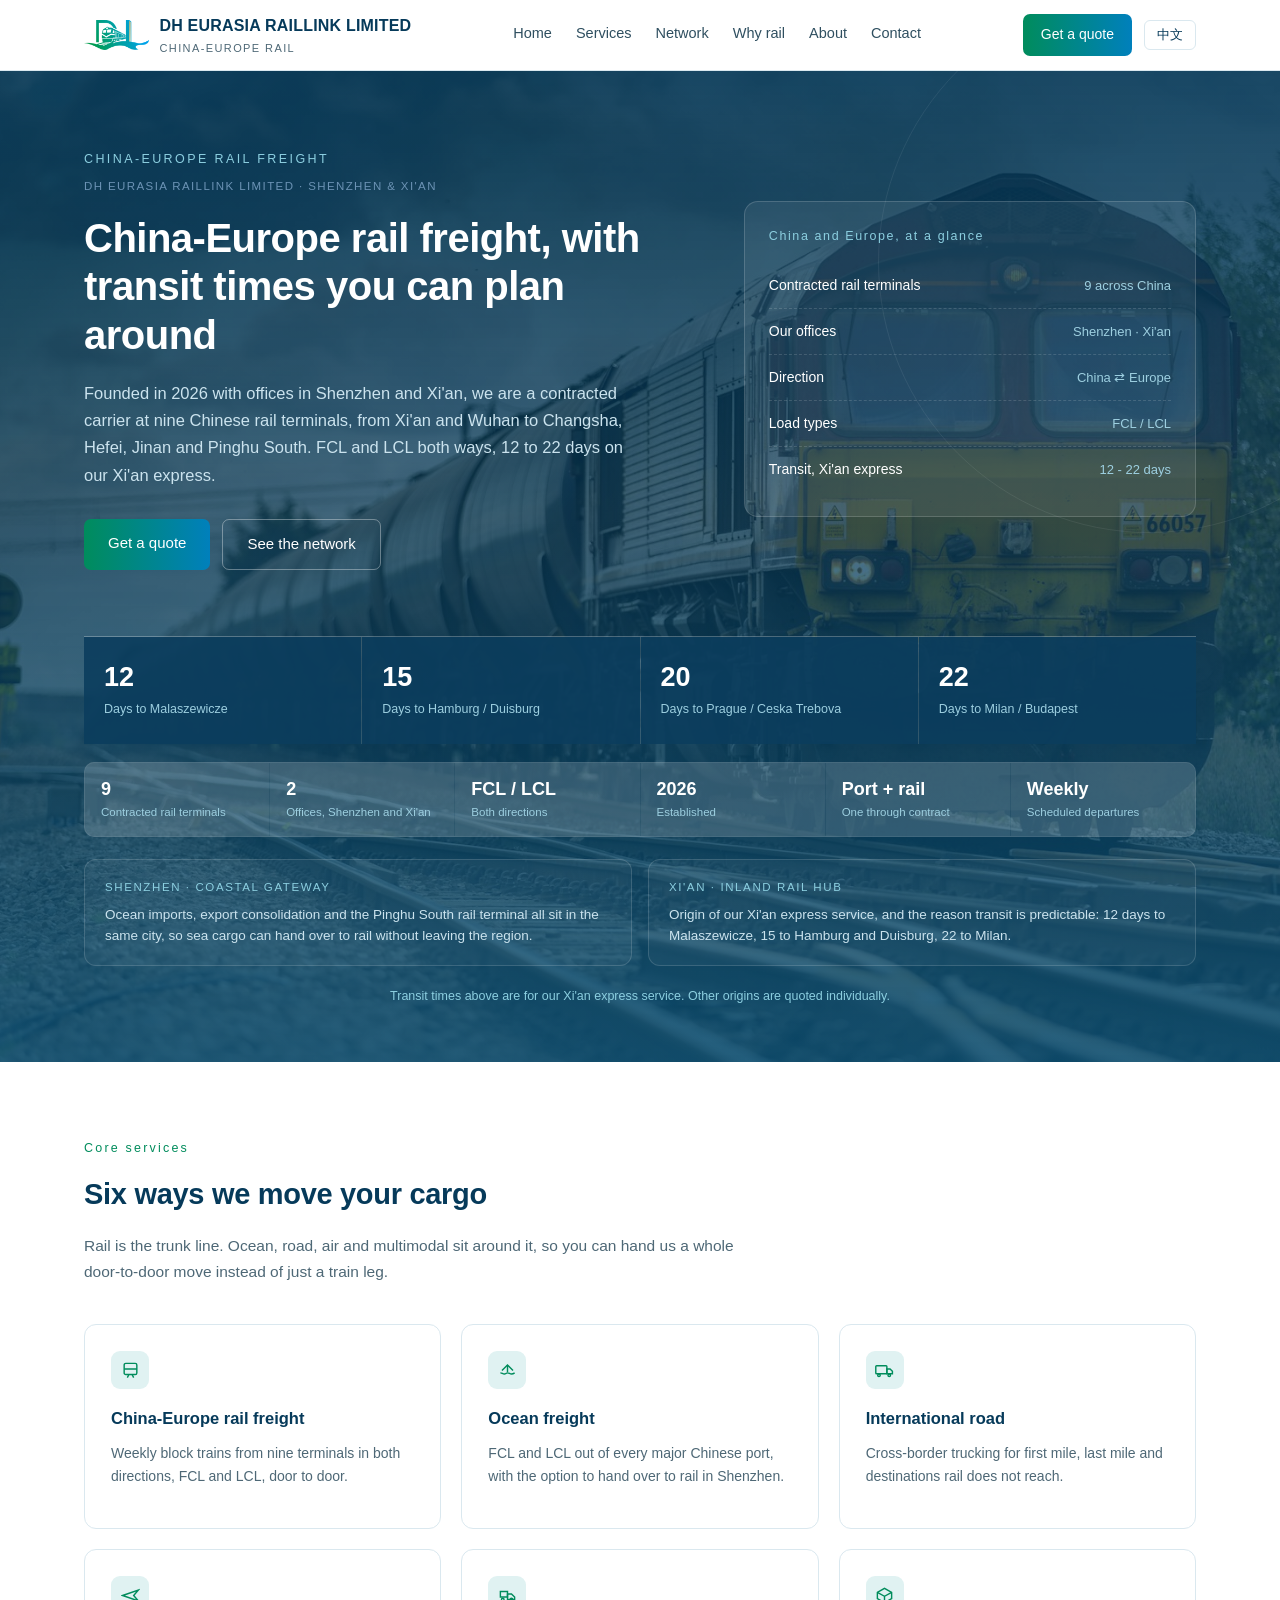
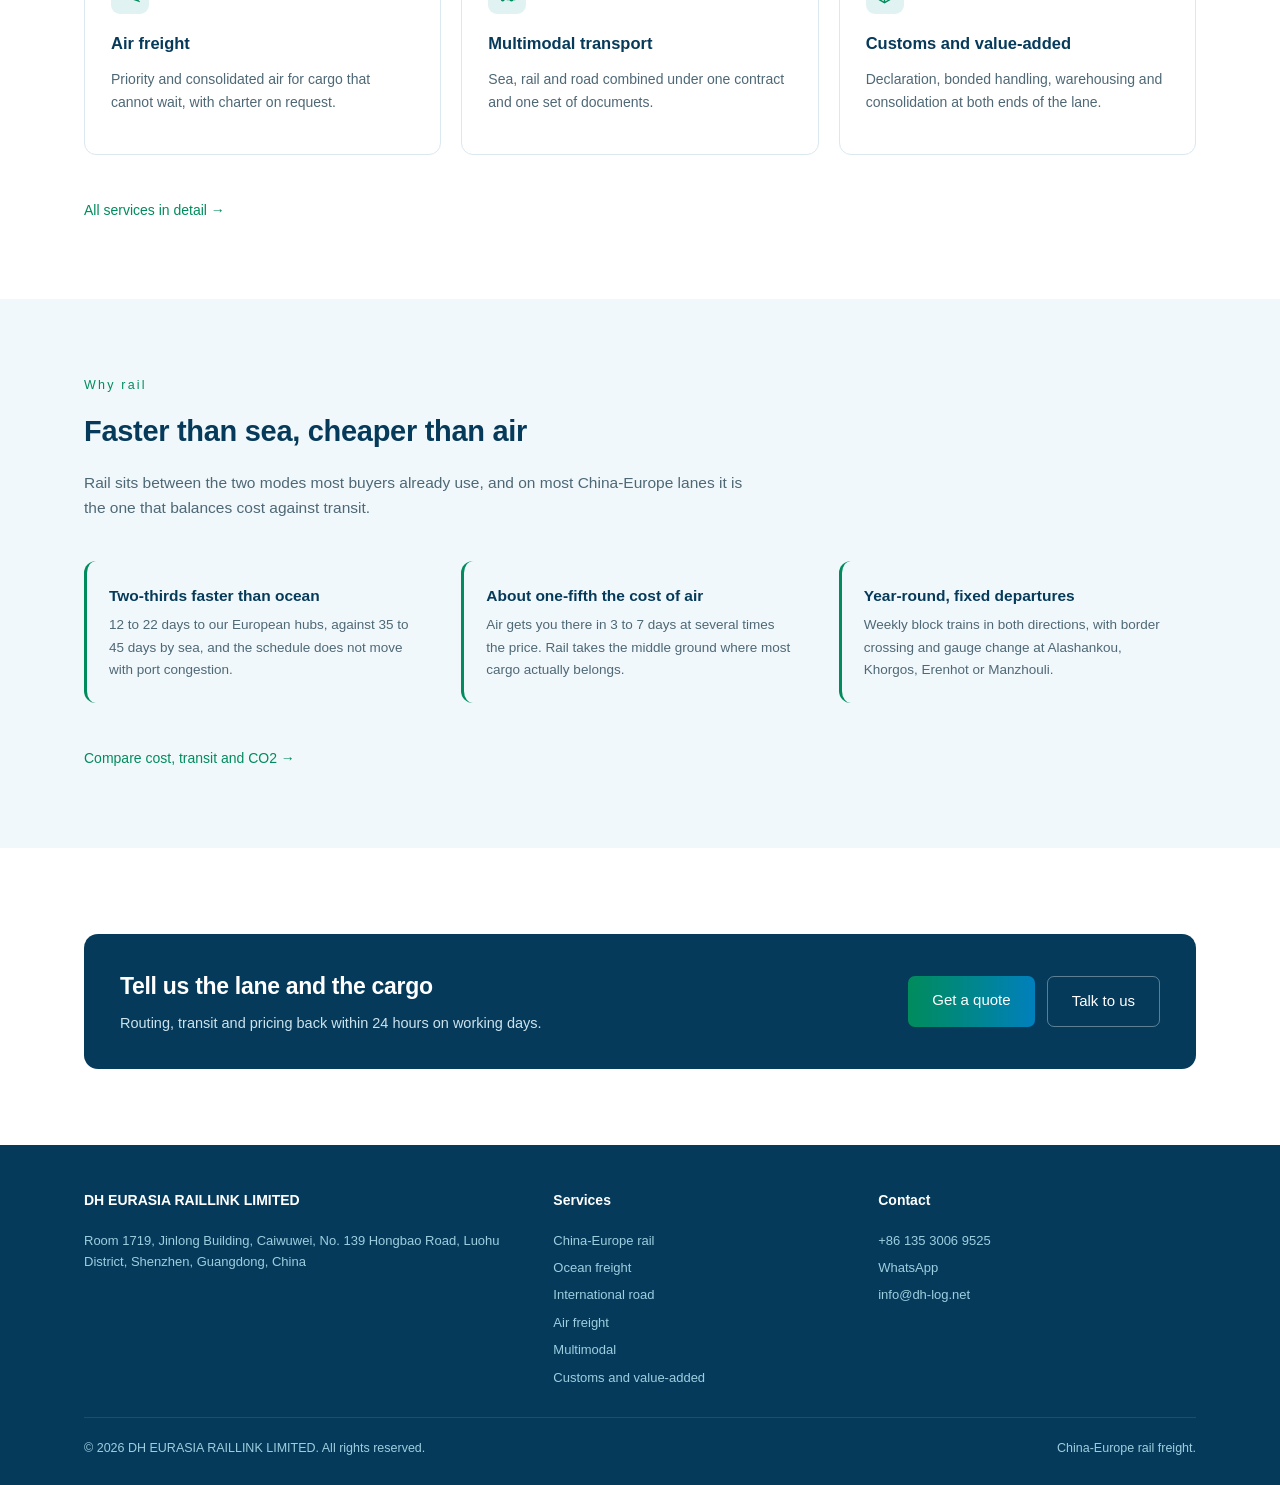
==== index.html @ ea5ba6a1 "init: first push" ====
<!DOCTYPE html>
<html lang="en">
<head>
<meta charset="UTF-8">
<meta name="viewport" content="width=device-width, initial-scale=1.0">
<title>DH EURASIA RAILLINK LIMITED | China-Europe Rail Freight Forwarder</title>
<meta name="description" content="China-Europe rail freight forwarder and contracted carrier at nine Chinese rail terminals, with offices in Shenzhen and Xi'an. FCL and LCL both ways, 12 days to Malaszewicze, 15 to Hamburg and Duisburg, 22 to Milan.">
<link rel="canonical" href="https://www.dh-log.net/">
<link rel="alternate" hreflang="en" href="https://www.dh-log.net/">
<link rel="alternate" hreflang="zh-Hans" href="https://www.dh-log.net/zh/">
<link rel="alternate" hreflang="x-default" href="https://www.dh-log.net/">
<meta property="og:type" content="website">
<meta property="og:site_name" content="DH EURASIA RAILLINK LIMITED">
<meta property="og:title" content="DH EURASIA RAILLINK LIMITED | China-Europe Rail Freight Forwarder">
<meta property="og:description" content="China-Europe rail freight forwarder and contracted carrier at nine Chinese rail terminals, with offices in Shenzhen and Xi'an. FCL and LCL both ways, 12 days to Malaszewicze, 15 to Hamburg and Duisburg, 22 to Milan.">
<meta property="og:url" content="https://www.dh-log.net/">
<meta property="og:image" content="https://www.dh-log.net/assets/og.png">
<meta property="og:locale" content="en_GB">
<meta name="theme-color" content="#063A5A">
<link rel="icon" href="data:image/svg+xml,%3Csvg xmlns='http://www.w3.org/2000/svg' viewBox='0 0 32 32'%3E%3Crect width='32' height='32' rx='7' fill='%23008C5C'/%3E%3Ctext x='16' y='21' font-family='Arial' font-size='13' font-weight='bold' fill='white' text-anchor='middle'%3EDH%3C/text%3E%3C/svg%3E">
<link rel="stylesheet" href="assets/site.css">
</head>
<body>
<header>
  <div class="wrap">
    <nav>
      <a href="index.html" class="logo"><img class="logomark" src="assets/logo-mark.png" alt="" width="62" height="28"><span>DH EURASIA RAILLINK LIMITED<small>CHINA-EUROPE RAIL</small></span></a>
      <div class="menu" id="menu">
      <a href="index.html" class="active">Home</a>
      <a href="services.html">Services</a>
      <a href="network.html">Network</a>
      <a href="why-rail.html">Why rail</a>
      <a href="about.html">About</a>
      <a href="contact.html">Contact</a>
      </div>
      <div style="display:flex;align-items:center;gap:12px">
        <a href="contact.html" class="cta">Get a quote</a>
        <a class="langbtn" href="zh/index.html">中文</a>
        <button class="burger" onclick="document.getElementById('menu').classList.toggle('open')" aria-label="Menu">&#9776;</button>
      </div>
    </nav>
  </div>
</header>

<section class="hero" id="top">
  <div class="wrap">
    <div class="hero-grid">
      <div>
        <div class="eyebrow"><span>CHINA-EUROPE RAIL FREIGHT</span><span class="eb-sub">DH EURASIA RAILLINK LIMITED · SHENZHEN &amp; XI'AN</span></div>
        <h1>China-Europe rail freight, with transit times you can plan around</h1>
        <p class="lead">Founded in 2026 with offices in Shenzhen and Xi'an, we are a contracted carrier at nine Chinese rail terminals, from Xi'an and Wuhan to Changsha, Hefei, Jinan and Pinghu South. FCL and LCL both ways, 12 to 22 days on our Xi'an express.</p>
        <div class="hero-btns">
          <a href="contact.html" class="btn-primary">Get a quote</a>
          <a href="network.html" class="btn-ghost">See the network</a>
        </div>
      </div>
      <div class="route-card">
        <h4>China and Europe, at a glance</h4>
        <div class="rrow"><b>Contracted rail terminals</b><em>9 across China</em></div>
        <div class="rrow"><b>Our offices</b><em>Shenzhen · Xi'an</em></div>
        <div class="rrow"><b>Direction</b><em>China ⇄ Europe</em></div>
        <div class="rrow"><b>Load types</b><em>FCL / LCL</em></div>
        <div class="rrow"><b>Transit, Xi'an express</b><em>12 - 22 days</em></div>
      </div>
    </div>
    <div class="stats">
      <div class="stat"><b>12</b><span>Days to Malaszewicze</span></div>
      <div class="stat"><b>15</b><span>Days to Hamburg / Duisburg</span></div>
      <div class="stat"><b>20</b><span>Days to Prague / Ceska Trebova</span></div>
      <div class="stat"><b>22</b><span>Days to Milan / Budapest</span></div>
    </div>
    <div class="factband">
      <div class="fact"><b>9</b><span>Contracted rail terminals</span></div>
      <div class="fact"><b>2</b><span>Offices, Shenzhen and Xi'an</span></div>
      <div class="fact"><b>FCL / LCL</b><span>Both directions</span></div>
      <div class="fact"><b>2026</b><span>Established</span></div>
      <div class="fact"><b>Port + rail</b><span>One through contract</span></div>
      <div class="fact"><b>Weekly</b><span>Scheduled departures</span></div>
    </div>
    <div class="hubgrid">
      <div class="hub">
        <h5>SHENZHEN · COASTAL GATEWAY</h5>
        <p>Ocean imports, export consolidation and the Pinghu South rail terminal all sit in the same city, so sea cargo can hand over to rail without leaving the region.</p>
      </div>
      <div class="hub">
        <h5>XI'AN · INLAND RAIL HUB</h5>
        <p>Origin of our Xi'an express service, and the reason transit is predictable: 12 days to Malaszewicze, 15 to Hamburg and Duisburg, 22 to Milan.</p>
      </div>
    </div>
    <p class="hero-note">Transit times above are for our Xi'an express service. Other origins are quoted individually.</p>
  </div>
</section>

<section id="services" class="anchor">
  <div class="wrap">
    <div class="eyebrow-2">Core services</div>
    <h2>Six ways we move your cargo</h2>
    <p class="sec-lead">Rail is the trunk line. Ocean, road, air and multimodal sit around it, so you can hand us a whole door-to-door move instead of just a train leg.</p>
    <div class="cards">
      <div class="card"><div class="ic"><svg width="19" height="19" viewBox="0 0 24 24" fill="none" stroke="#008C5C" stroke-width="1.8"><rect x="4" y="3" width="16" height="14" rx="2"/><path d="M4 10h16M8 21l2-4M16 21l-2-4"/></svg></div><h3><a href="services.html#rail">China-Europe rail freight</a></h3><p>Weekly block trains from nine terminals in both directions, FCL and LCL, door to door.</p></div>
      <div class="card"><div class="ic"><svg width="19" height="19" viewBox="0 0 24 24" fill="none" stroke="#008C5C" stroke-width="1.8"><path d="M3 15c2 0 3 1.5 5 1.5S10 15 12 15s3 1.5 5 1.5S21 15 21 15"/><path d="M5 12l7-7 7 7"/><path d="M12 5v9"/></svg></div><h3><a href="services.html#ocean">Ocean freight</a></h3><p>FCL and LCL out of every major Chinese port, with the option to hand over to rail in Shenzhen.</p></div>
      <div class="card"><div class="ic"><svg width="19" height="19" viewBox="0 0 24 24" fill="none" stroke="#008C5C" stroke-width="1.8"><rect x="1" y="6" width="14" height="10" rx="1"/><path d="M15 10h4l3 3v3h-7z"/><circle cx="5" cy="18" r="1.6"/><circle cx="18" cy="18" r="1.6"/></svg></div><h3><a href="services.html#road">International road</a></h3><p>Cross-border trucking for first mile, last mile and destinations rail does not reach.</p></div>
      <div class="card"><div class="ic"><svg width="19" height="19" viewBox="0 0 24 24" fill="none" stroke="#008C5C" stroke-width="1.8"><path d="M2 12l20-7-6 7 6 7z"/></svg></div><h3><a href="services.html#air">Air freight</a></h3><p>Priority and consolidated air for cargo that cannot wait, with charter on request.</p></div>
      <div class="card"><div class="ic"><svg width="19" height="19" viewBox="0 0 24 24" fill="none" stroke="#008C5C" stroke-width="1.8"><path d="M3 7h9v7H3z"/><path d="M12 10h5l4 4v3h-9z"/><circle cx="6" cy="17" r="1.6"/><circle cx="17" cy="17" r="1.6"/></svg></div><h3><a href="services.html#multimodal">Multimodal transport</a></h3><p>Sea, rail and road combined under one contract and one set of documents.</p></div>
      <div class="card"><div class="ic"><svg width="19" height="19" viewBox="0 0 24 24" fill="none" stroke="#008C5C" stroke-width="1.8"><path d="M3 8l9-5 9 5v8l-9 5-9-5z"/><path d="M3 8l9 5 9-5M12 13v8"/></svg></div><h3><a href="services.html#customs">Customs and value-added</a></h3><p>Declaration, bonded handling, warehousing and consolidation at both ends of the lane.</p></div>
    </div>
    <p style="margin-top:28px"><a class="linkmore" href="services.html">All services in detail &rarr;</a></p>
  </div>
</section>

<section class="soft anchor">
  <div class="wrap">
    <div class="eyebrow-2">Why rail</div>
    <h2>Faster than sea, cheaper than air</h2>
    <p class="sec-lead">Rail sits between the two modes most buyers already use, and on most China-Europe lanes it is the one that balances cost against transit.</p>
    <div class="corridor">
      <div class="corr"><h4>Two-thirds faster than ocean</h4><p>12 to 22 days to our European hubs, against 35 to 45 days by sea, and the schedule does not move with port congestion.</p></div>
      <div class="corr"><h4>About one-fifth the cost of air</h4><p>Air gets you there in 3 to 7 days at several times the price. Rail takes the middle ground where most cargo actually belongs.</p></div>
      <div class="corr"><h4>Year-round, fixed departures</h4><p>Weekly block trains in both directions, with border crossing and gauge change at Alashankou, Khorgos, Erenhot or Manzhouli.</p></div>
    </div>
    <p style="margin-top:28px"><a class="linkmore" href="why-rail.html">Compare cost, transit and CO2 &rarr;</a></p>
  </div>
</section>

<section>
  <div class="wrap">
    <div class="ctaband">
      <div><h2>Tell us the lane and the cargo</h2><p>Routing, transit and pricing back within 24 hours on working days.</p></div>
      <div class="hero-btns">
        <a href="contact.html" class="btn-primary">Get a quote</a>
        <a href="mailto:info@dh-log.net" class="btn-ghost">Talk to us</a>
      </div>
    </div>
  </div>
</section>

<footer>
  <div class="wrap">
    <div class="fgrid3">
      <div>
        <h5>DH EURASIA RAILLINK LIMITED</h5>
        <p>Room 1719, Jinlong Building, Caiwuwei, No. 139 Hongbao Road, Luohu District, Shenzhen, Guangdong, China</p>
      </div>
      <div>
        <h5>Services</h5>
        <ul>
          <li><a href="services.html#rail">China-Europe rail</a></li>
          <li><a href="services.html#ocean">Ocean freight</a></li>
          <li><a href="services.html#road">International road</a></li>
          <li><a href="services.html#air">Air freight</a></li>
          <li><a href="services.html#multimodal">Multimodal</a></li>
          <li><a href="services.html#customs">Customs and value-added</a></li>
        </ul>
      </div>
      <div>
        <h5>Contact</h5>
        <p><a href="tel:+8613530069525">+86 135 3006 9525</a></p>
        <p><a href="https://wa.me/+8613530069525" target="_blank" rel="noopener">WhatsApp</a></p>
        <p><a href="mailto:info@dh-log.net">info@dh-log.net</a></p>
      </div>
    </div>
    <div class="fbottom">
      <span>&copy; <span id="yr"></span> DH EURASIA RAILLINK LIMITED. All rights reserved.</span>
      <span>China-Europe rail freight.</span>
    </div>
  </div>
</footer>
<script>document.getElementById('yr').textContent=new Date().getFullYear();</script>
</body>
</html>
---- assets/site.css ----
:root{
  /* palette taken from the logo: green #009D6B -> teal #00A1B1 -> blue #00A2E9 */
  --navy:#063A5A; --navy-2:#0A4E73; --ink:#0E2433; --muted:#4E6876;
  --line:#DAE8EF; --bg:#FFFFFF; --soft:#F1F8FB;
  --accent:#008C5C; --accent-2:#0080BC; --accent-soft:#E0F2F2; --green:#009D6B;
  --grad:linear-gradient(90deg,var(--accent) 0%,var(--accent-2) 100%);
  --grad-dark:linear-gradient(90deg,#00744C 0%,#006A9C 100%);
}
*{box-sizing:border-box;margin:0;padding:0}
html{scroll-behavior:smooth}
body{font-family:"Inter","Helvetica Neue",Arial,"PingFang SC","Microsoft YaHei",sans-serif;
  color:var(--ink);background:var(--bg);line-height:1.65;-webkit-font-smoothing:antialiased}
.wrap{max-width:1160px;margin:0 auto;padding:0 24px}
a{color:inherit;text-decoration:none}
ul{list-style:none}

.langbtn{background:transparent;border:1px solid var(--line);color:var(--navy);
  border-radius:6px;padding:4px 12px;cursor:pointer;font-size:12.5px;font-family:inherit;white-space:nowrap}
.langbtn:hover{border-color:var(--accent-2);color:var(--accent-2)}

header{position:sticky;top:0;z-index:50;background:#fff;border-bottom:1px solid var(--line)}
nav{display:flex;align-items:center;justify-content:space-between;height:70px}
.logo{display:flex;align-items:center;gap:10px;font-weight:600;font-size:16px;letter-spacing:.2px;color:var(--navy)}
.logomark{height:30px;width:auto;flex:0 0 auto;display:block}
.logo small{display:block;font-size:11px;font-weight:400;color:var(--muted);letter-spacing:1.4px}
.menu{display:flex;gap:24px;font-size:14.5px}
.menu a{color:#2F4F60;padding:4px 0;border-bottom:2px solid transparent}
.menu a:hover{color:var(--accent-2);border-color:var(--accent-2)}
.cta{background:var(--grad);color:#fff;padding:9px 18px;border-radius:7px;font-size:14px;white-space:nowrap}
.cta:hover{background:var(--grad-dark)}
.burger{display:none;background:none;border:0;font-size:22px;cursor:pointer;color:var(--navy)}

.slogan{background:#fff;border-bottom:1px solid var(--line);padding:26px 0 24px;text-align:center}
.slogan .dash{width:44px;height:2px;background:var(--accent);margin:0 auto 14px}
.slogan .stxt{font-size:19px;line-height:1.7;color:var(--navy);font-weight:600;letter-spacing:1px;max-width:840px;margin:0 auto}
@media(max-width:600px){.slogan{padding:22px 0 20px}.slogan .stxt{font-size:16px}}

.hero{background:linear-gradient(180deg,rgba(6,58,90,.9) 0%,rgba(6,58,90,.72) 45%,rgba(10,78,115,.88) 100%),url(hero-rail.jpg) center 60%/cover no-repeat;color:#fff;padding:78px 0 56px;position:relative;overflow:hidden}
.hero:before{content:"";position:absolute;right:-140px;top:-80px;width:540px;height:540px;
  border:1px solid rgba(255,255,255,.07);border-radius:50%}
.hero-grid{display:grid;grid-template-columns:1.15fr .85fr;gap:48px;align-items:center;position:relative;z-index:2}
.eyebrow{font-size:12.5px;letter-spacing:2.4px;color:#8CCFE0;margin-bottom:18px}
h1{font-size:40px;line-height:1.22;font-weight:600;margin-bottom:20px;letter-spacing:-.5px}
.hero p.lead{font-size:16.5px;color:#CBE3EE;max-width:540px;margin-bottom:30px}
.hero-btns{display:flex;gap:12px;flex-wrap:wrap}
.btn-primary{background:var(--grad);color:#fff;padding:12px 24px;border-radius:7px;font-size:15px;display:inline-block}
.btn-primary:hover{background:var(--grad-dark)}
.btn-ghost{border:1px solid rgba(255,255,255,.35);color:#fff;padding:12px 24px;border-radius:7px;font-size:15px}
.btn-ghost:hover{background:rgba(255,255,255,.1)}
.route-card{background:rgba(255,255,255,.07);border:1px solid rgba(255,255,255,.16);
  border-radius:14px;padding:24px}
.route-card h4{font-size:12.5px;letter-spacing:1.6px;color:#8CCFE0;font-weight:500;margin-bottom:16px}
.rrow{display:flex;justify-content:space-between;align-items:center;gap:12px;padding:11px 0;
  border-bottom:1px dashed rgba(255,255,255,.14);font-size:14px}
.rrow:last-child{border:0}
.rrow b{font-weight:500}
.rrow em{font-style:normal;color:#9DCFE0;font-size:13px;text-align:right}
.stats{display:grid;grid-template-columns:repeat(4,1fr);gap:1px;background:rgba(255,255,255,.14);
  margin-top:66px;border-top:1px solid rgba(255,255,255,.14)}
.stat{background:rgba(6,58,90,.88);padding:24px 20px}
.stat b{display:block;font-size:27px;font-weight:600;color:#fff;line-height:1.2}
.stat span{font-size:12.5px;color:#9DCFE0;display:block;margin-top:6px}
.hero-note{text-align:center;color:#8CCFE0;font-size:12.5px;margin-top:20px}
.eb-sub{display:block;margin-top:7px;font-size:11.5px;letter-spacing:1.4px;color:#6C93B5}
.factband{display:grid;grid-template-columns:repeat(6,1fr);gap:1px;margin-top:18px;
  background:rgba(255,255,255,.12);border:1px solid rgba(255,255,255,.12);border-radius:10px;overflow:hidden}
.fact{background:rgba(255,255,255,.05);padding:15px 16px}
.fact b{display:block;font-size:18px;font-weight:600;color:#fff;line-height:1.3}
.fact span{display:block;font-size:11.5px;color:#9DCFE0;line-height:1.45;margin-top:3px}
.hubgrid{display:grid;grid-template-columns:1fr 1fr;gap:16px;margin-top:22px}
.hub{border:1px solid rgba(255,255,255,.14);border-radius:12px;padding:18px 20px;background:rgba(255,255,255,.04)}
.hub h5{font-size:11.5px;letter-spacing:1.6px;color:#8CCFE0;font-weight:500;margin-bottom:7px}
.hub p{font-size:13.5px;color:#CBE3EE;line-height:1.6}
.hub p b{color:#fff;font-weight:500}
.sec-note{color:var(--muted);font-size:13.5px;margin-bottom:16px;max-width:680px}

section{padding:76px 0}
section.anchor{scroll-margin-top:70px}
.soft{background:var(--soft)}
.eyebrow-2{font-size:12.5px;letter-spacing:2.2px;color:var(--accent);margin-bottom:12px;font-weight:500}
h2{font-size:29px;font-weight:600;letter-spacing:-.3px;margin-bottom:14px;color:var(--navy)}
.sec-lead{color:var(--muted);font-size:15.5px;max-width:680px;margin-bottom:40px}
.sub-head{font-size:17px;font-weight:600;color:var(--navy);margin:42px 0 14px}

.cards{display:grid;grid-template-columns:repeat(3,1fr);gap:20px}
.card{background:#fff;border:1px solid var(--line);border-radius:12px;padding:26px;transition:.18s}
.card:hover{border-color:var(--accent);transform:translateY(-2px)}
.card .ic{width:38px;height:38px;border-radius:9px;background:var(--accent-soft);
  display:flex;align-items:center;justify-content:center;margin-bottom:16px}
.card h3{font-size:16.5px;font-weight:600;margin-bottom:10px;color:var(--navy)}
.card p{font-size:14px;color:var(--muted);margin-bottom:14px}
.card ul li{font-size:13.5px;color:var(--muted);padding:5px 0 5px 16px;position:relative}
.card ul li:before{content:"";position:absolute;left:0;top:13px;width:5px;height:5px;
  border-radius:50%;background:var(--accent)}

table{width:100%;border-collapse:collapse;font-size:14.5px;margin-bottom:26px}
th{background:var(--navy);color:#fff;text-align:left;padding:13px 16px;font-weight:500;font-size:13.5px}
td{padding:13px 16px;border-bottom:1px solid var(--line);color:var(--muted)}
tbody tr:nth-child(even){background:var(--soft)}
tbody tr:first-child td{color:var(--ink);font-weight:500}

.chips{display:flex;flex-wrap:wrap;gap:8px;margin-top:14px}
.chip{background:var(--soft);border:1px solid var(--line);border-radius:20px;
  padding:6px 15px;font-size:13px;color:var(--ink)}
.chip.hi{background:var(--accent-soft);border-color:var(--accent);color:var(--accent);font-weight:500}

.corridor{display:grid;grid-template-columns:repeat(3,1fr);gap:20px}
.corr{background:var(--soft);border-radius:12px;padding:22px;border-left:3px solid var(--accent)}
.corr h4{font-size:15.5px;font-weight:600;color:var(--navy);margin-bottom:6px}
.corr .g{font-size:13px;color:var(--accent);margin-bottom:10px}
.corr p{font-size:13.5px;color:var(--muted)}

.green-sec{background:#EDF7F3}
.green-sec .panel{background:var(--navy);color:#fff;border-radius:12px;padding:28px}
.green-sec .panel h3{font-size:17px;font-weight:600;margin-bottom:10px}
.green-sec .panel p{font-size:14px;color:#B8D9E8;margin-bottom:16px}
.gpanel ul li{font-size:13.5px;color:#D3E7F0;padding:7px 0 7px 18px;position:relative}
.gpanel ul li:before{content:"";position:absolute;left:0;top:14px;width:6px;height:6px;
  border-radius:50%;background:#5DCAA5}
.split{display:grid;grid-template-columns:1fr 1fr;gap:44px;align-items:start}
.ablist li{font-size:14.5px;color:var(--muted);padding:9px 0 9px 22px;position:relative;border-bottom:1px solid var(--line)}
.ablist li:before{content:"";position:absolute;left:0;top:17px;width:7px;height:7px;
  border-radius:50%;background:var(--green)}

.steps{display:grid;grid-template-columns:repeat(3,1fr);gap:22px;margin-top:8px}
.step{position:relative;padding:24px;background:var(--soft);border-radius:12px}
.step .n{width:30px;height:30px;border-radius:50%;background:var(--accent);color:#fff;
  display:flex;align-items:center;justify-content:center;font-size:13px;font-weight:600;margin-bottom:14px}
.step h4{font-size:15px;font-weight:600;color:var(--navy);margin-bottom:8px}
.step p{font-size:13.5px;color:var(--muted)}

.panel{background:var(--soft);border-radius:12px;padding:28px}
.panel h3{font-size:17px;font-weight:600;margin-bottom:10px;color:var(--navy)}
.panel p{font-size:14px;color:var(--muted);margin-bottom:18px}
.form input,.form select,.form textarea{width:100%;padding:11px 13px;border:1px solid var(--line);
  border-radius:7px;font-size:14px;font-family:inherit;margin-bottom:12px;background:#fff;color:var(--ink)}
.form textarea{min-height:88px;resize:vertical}
.form button{width:100%;background:var(--grad);color:#fff;border:0;padding:12px;
  border-radius:7px;font-size:15px;cursor:pointer;font-family:inherit}
.form button:hover{background:var(--grad-dark)}
.note{font-size:12.5px;color:var(--muted);margin-top:12px}

.contact{display:grid;grid-template-columns:1fr 1fr;gap:44px}
.contact dl{display:grid;grid-template-columns:auto 1fr;gap:10px 20px;font-size:14.5px}
.contact dt{color:var(--muted)}
.contact dd{color:var(--ink)}
.contact dd a{color:var(--accent)}
.info-box{background:var(--soft);border-radius:12px;padding:26px}
.info-box h4{font-size:15px;font-weight:600;color:var(--navy);margin-bottom:14px}
.info-box p{font-size:14px;color:var(--muted);margin-bottom:8px}

footer{background:var(--navy);color:#9DCFE0;padding:44px 0 26px;font-size:13.5px}
footer .fgrid{display:grid;grid-template-columns:1.4fr 1fr 1fr;gap:36px;padding-bottom:26px;border-bottom:1px solid rgba(255,255,255,.1)}
footer h5{color:#fff;font-size:14px;font-weight:600;margin-bottom:14px}
footer p,footer li{font-size:13px;padding:3px 0}
footer a:hover{color:#fff}
.fbottom{padding-top:20px;font-size:12.5px;display:flex;justify-content:space-between;gap:16px;flex-wrap:wrap}

@media(max-width:980px){
  .hero-grid,.split,.contact{grid-template-columns:1fr;gap:32px}
  .cards,.steps,.corridor{grid-template-columns:1fr 1fr}
  .factband{grid-template-columns:repeat(3,1fr)}
  .hubgrid{grid-template-columns:1fr}
  footer .fgrid{grid-template-columns:1fr;gap:24px}
  .menu{display:none}
  .menu.open{display:flex;flex-direction:column;position:absolute;top:70px;left:0;right:0;
    background:#fff;padding:18px 24px;border-bottom:1px solid var(--line);gap:14px}
  .burger{display:block}
  nav{position:relative}
}
@media(max-width:640px){
  h1{font-size:30px}
  h2{font-size:24px}
  .cards,.steps,.corridor,.stats{grid-template-columns:1fr}
  .factband{grid-template-columns:1fr 1fr}
  .fact{padding:13px 12px}
  .fact b{font-size:16px}
  section{padding:54px 0}
  table{font-size:13px}
  th,td{padding:10px 12px}
}

/* ---- multi-page additions ---- */
.nav a.active{color:var(--accent);border-color:var(--accent)}
.pagehero{background:linear-gradient(180deg,var(--navy) 0%,var(--navy-2) 100%);color:#fff;
  padding:58px 0 54px;position:relative;overflow:hidden}
.pagehero:before{content:"";position:absolute;right:-160px;top:-120px;width:520px;height:520px;
  border:1px solid rgba(255,255,255,.07);border-radius:50%}
.pagehero .wrap{position:relative;z-index:2}
.ph-services{background:linear-gradient(90deg,rgba(6,58,90,.94) 0%,rgba(6,58,90,.82) 55%,rgba(10,78,115,.55) 100%),url(bg-services.jpg) center/cover no-repeat}
.ph-network{background:linear-gradient(90deg,rgba(6,58,90,.94) 0%,rgba(6,58,90,.82) 55%,rgba(10,78,115,.55) 100%),url(bg-network.jpg) center 70%/cover no-repeat}
.pagehero h1{font-size:34px;max-width:820px;margin-bottom:16px}
.pagehero p{font-size:16px;color:#CBE3EE;max-width:660px}
.bc{font-size:12.5px;color:#8CCFE0;margin-bottom:18px;letter-spacing:.3px}
.bc a{color:#8CCFE0}
.bc a:hover{color:#fff}
.bc i{font-style:normal;opacity:.55;margin:0 7px}

.svcrow{display:grid;grid-template-columns:.92fr 1.08fr;gap:44px;padding:30px 0;border-bottom:1px solid var(--line)}
.svcrow:first-child{padding-top:0}
section.svclist{padding-top:48px}
.svcrow:last-of-type{border-bottom:0}
.svcrow h2{font-size:22px;margin-bottom:12px}
.svcrow p{font-size:14.5px;color:var(--muted)}
.svcrow ul li{font-size:14px;color:var(--muted);padding:6px 0 6px 20px;position:relative}
.svcrow ul li:before{content:"";position:absolute;left:0;top:15px;width:6px;height:6px;
  border-radius:50%;background:var(--accent)}
.linkmore{color:var(--accent);font-size:14px;font-weight:500;display:inline-block;margin-top:16px}
.linkmore:hover{text-decoration:underline}

.ctaband{background:var(--navy);border-radius:14px;padding:34px 36px;display:flex;
  justify-content:space-between;align-items:center;gap:26px;flex-wrap:wrap;margin-top:10px}
.ctaband h2{color:#fff;font-size:23px;margin:0}
.ctaband p{color:#CBE3EE;font-size:14.5px;margin-top:6px}
.ctaband .hero-btns{margin:0}

.fgrid3{display:grid;grid-template-columns:1.5fr 1fr 1.1fr;gap:36px;
  padding-bottom:26px;border-bottom:1px solid rgba(255,255,255,.1)}

.logowrap{background:#fff;border:1px solid var(--line);border-radius:12px;padding:26px;display:inline-block}
.logowrap img{width:260px;height:auto;display:block}

.hubgrid.light .hub{background:var(--soft);border:1px solid var(--line)}
.hubgrid.light .hub h5{color:var(--accent)}
.hubgrid.light .hub p{color:var(--muted)}

.grid2{display:grid;grid-template-columns:1fr 1fr;gap:40px}
.factlist{background:var(--soft);border-radius:12px;padding:8px 24px}
.factlist dl{display:grid;grid-template-columns:auto 1fr;gap:0 26px}
.factlist dt{font-size:13.5px;color:var(--muted);padding:14px 0;border-bottom:1px solid var(--line)}
.factlist dd{font-size:14px;color:var(--ink);padding:14px 0;border-bottom:1px solid var(--line);text-align:right}
.factlist dt:last-of-type,.factlist dd:last-of-type{border-bottom:0}

@media(max-width:980px){
  .svcrow,.grid2{grid-template-columns:1fr;gap:20px}
  .fgrid3{grid-template-columns:1fr 1fr}
  .pagehero h1{font-size:27px}
}
@media(max-width:640px){
  .pagehero{padding:40px 0 36px}
  .pagehero h1{font-size:23px}
  .fgrid3{grid-template-columns:1fr}
  .ctaband{padding:26px}
  nav{gap:10px}
  .logo{font-size:13px;gap:8px}
  .logo small{display:none}
  .logomark{height:24px}
  .cta{padding:8px 12px;font-size:13px}
  .langbtn{padding:4px 9px}
  .logowrap img{width:100%}
}
.svcrow{scroll-margin-top:88px}
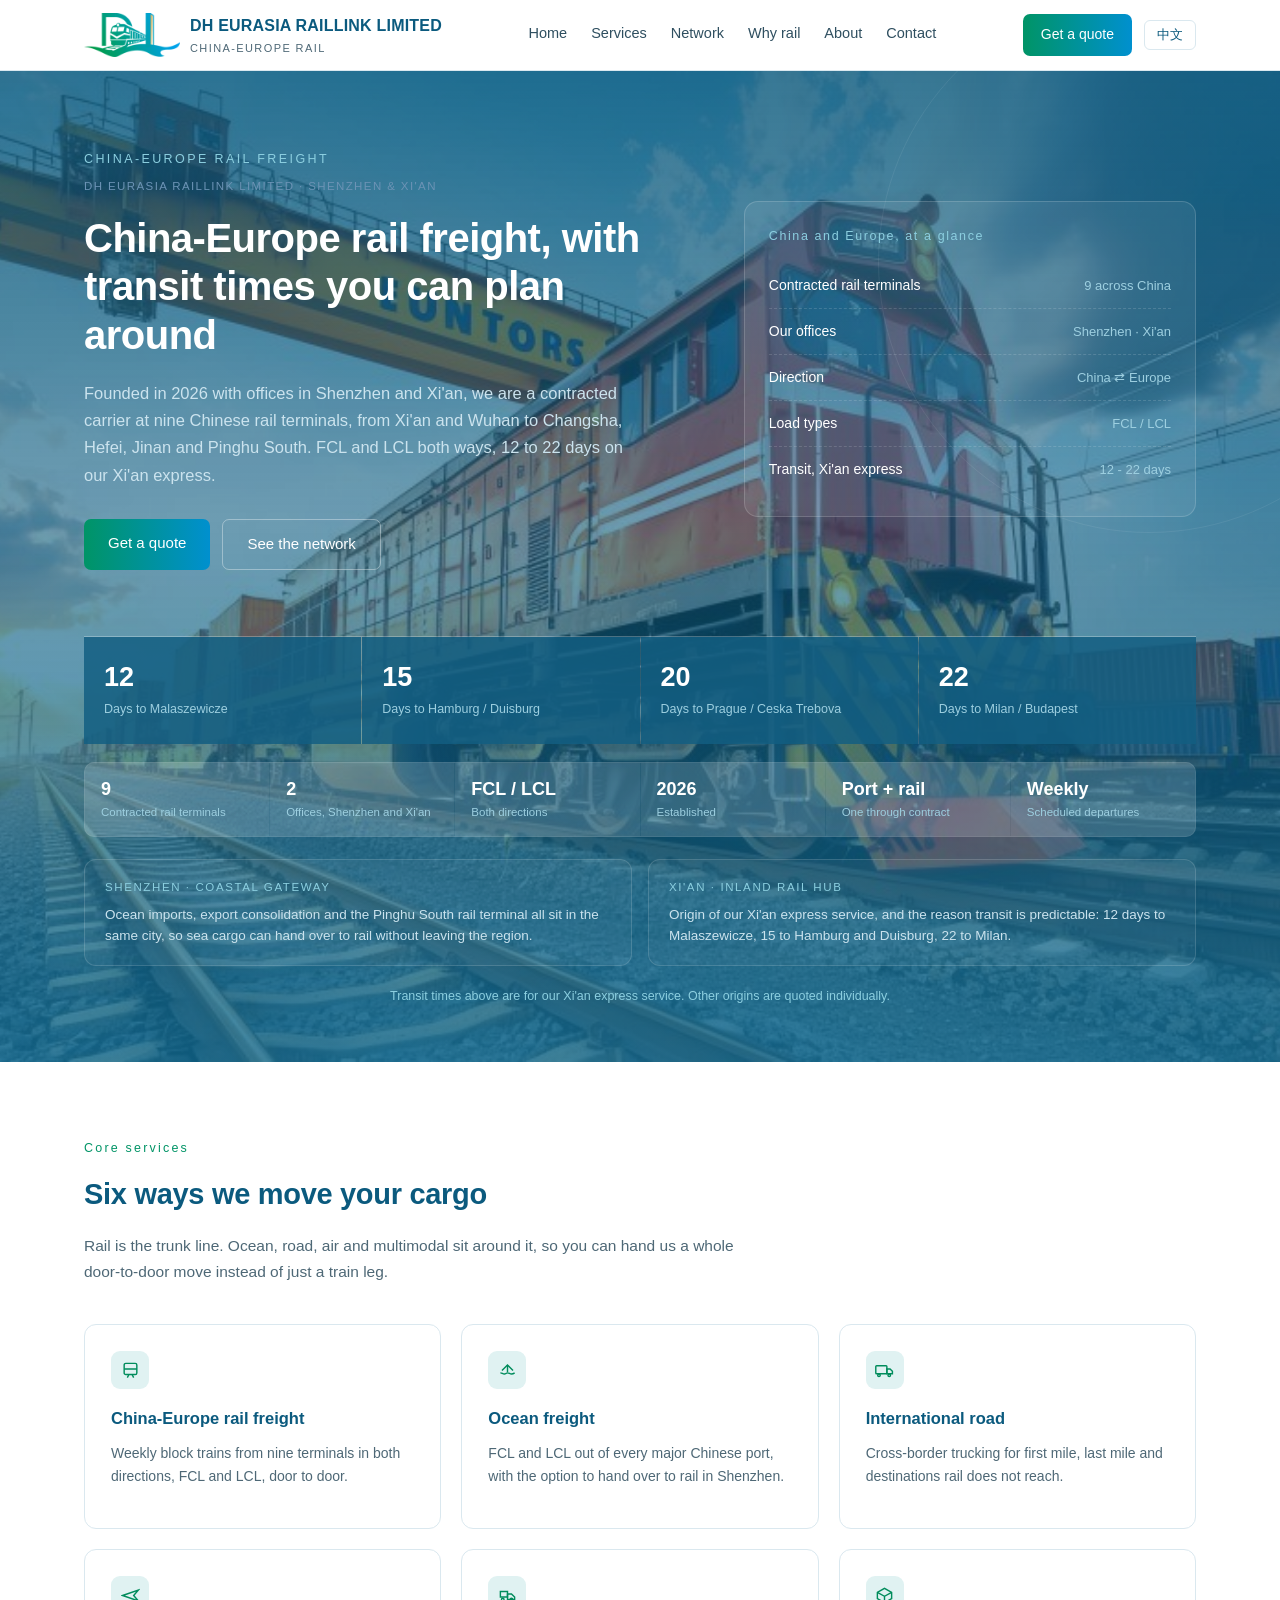
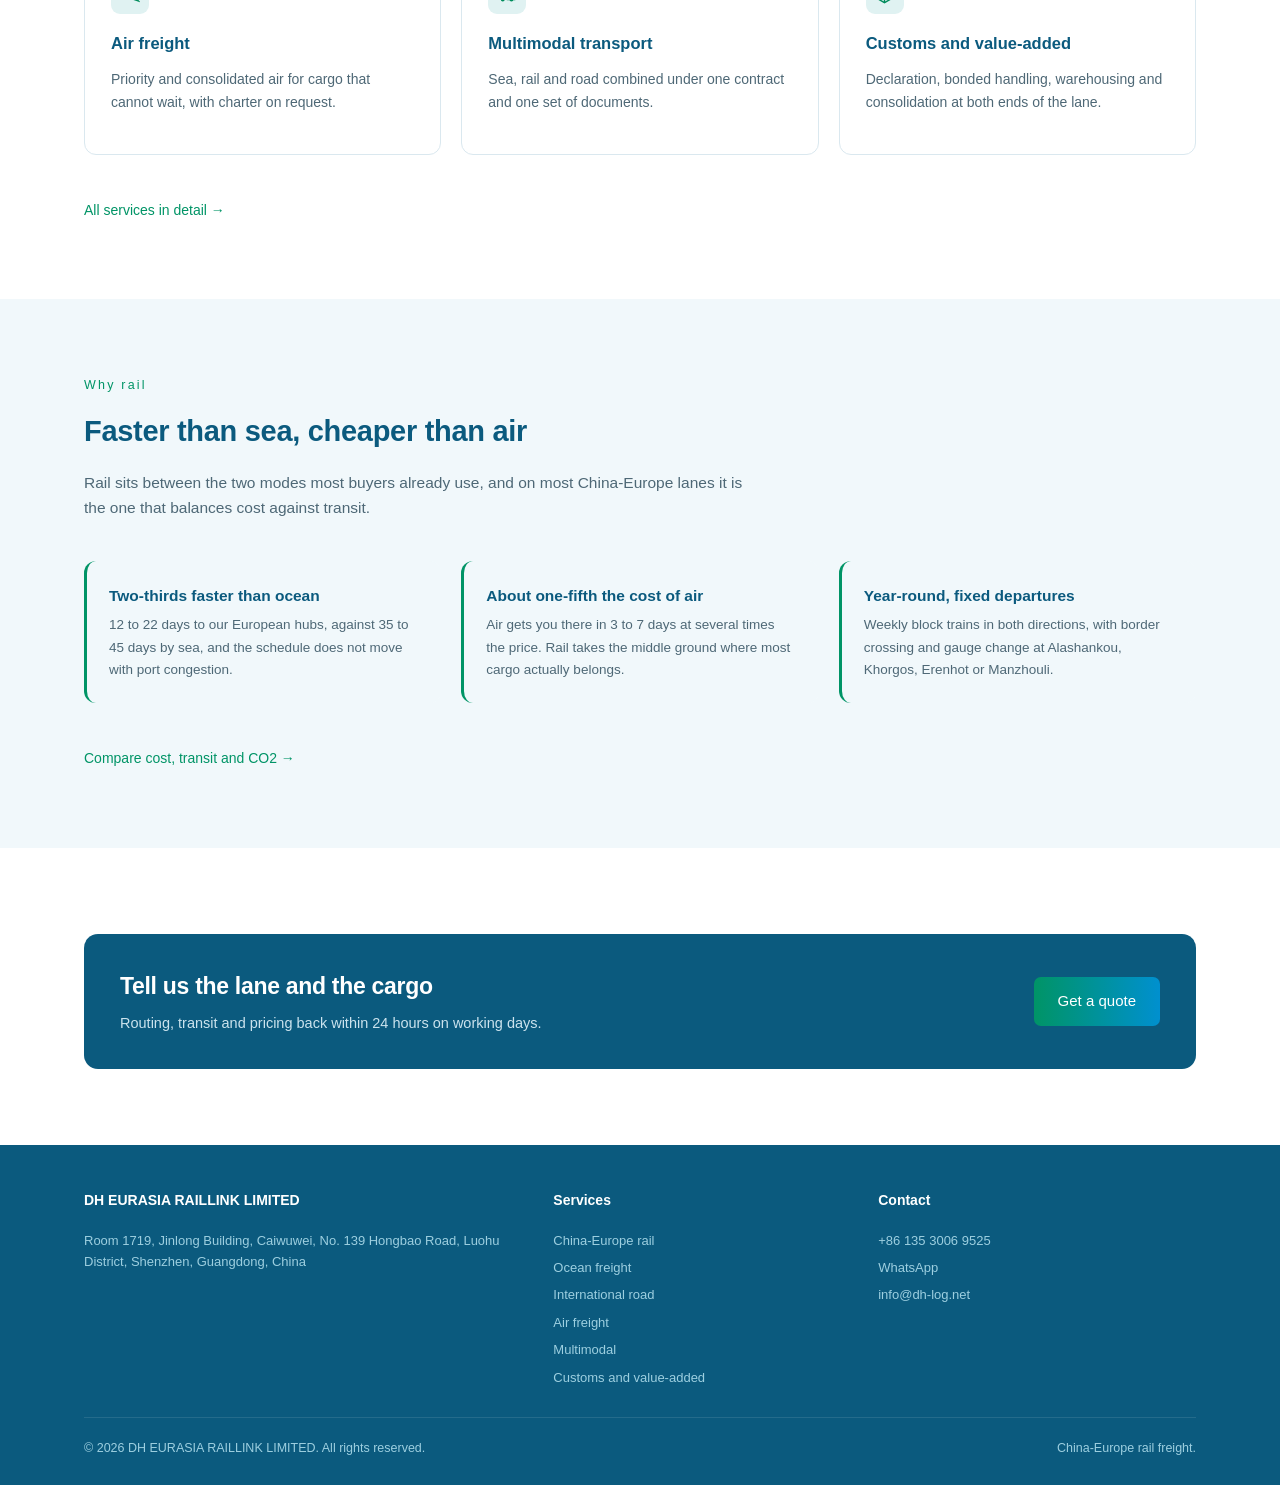
==== commit 1fcc287c: "fix: some issues" ====
--- a/index.html
+++ b/index.html
@@ -16,8 +16,10 @@
 <meta property="og:url" content="https://www.dh-log.net/">
 <meta property="og:image" content="https://www.dh-log.net/assets/og.png">
 <meta property="og:locale" content="en_GB">
-<meta name="theme-color" content="#063A5A">
-<link rel="icon" href="data:image/svg+xml,%3Csvg xmlns='http://www.w3.org/2000/svg' viewBox='0 0 32 32'%3E%3Crect width='32' height='32' rx='7' fill='%23008C5C'/%3E%3Ctext x='16' y='21' font-family='Arial' font-size='13' font-weight='bold' fill='white' text-anchor='middle'%3EDH%3C/text%3E%3C/svg%3E">
+<meta name="theme-color" content="#0B5A7E">
+<link rel="icon" type="image/svg+xml" href="data:image/svg+xml,%3Csvg xmlns='http://www.w3.org/2000/svg' viewBox='0 0 32 32'%3E%3Crect width='32' height='32' rx='7' fill='%23008C5C'/%3E%3Ctext x='16' y='21' font-family='Arial' font-size='13' font-weight='bold' fill='white' text-anchor='middle'%3EDH%3C/text%3E%3C/svg%3E">
+<link rel="icon" type="image/png" sizes="32x32" href="assets/favicon-32.png">
+<link rel="apple-touch-icon" href="assets/apple-touch-icon.png">
 <link rel="stylesheet" href="assets/site.css">
 </head>
 <body>
@@ -128,7 +130,6 @@
       <div><h2>Tell us the lane and the cargo</h2><p>Routing, transit and pricing back within 24 hours on working days.</p></div>
       <div class="hero-btns">
         <a href="contact.html" class="btn-primary">Get a quote</a>
-        <a href="mailto:info@dh-log.net" class="btn-ghost">Talk to us</a>
       </div>
     </div>
   </div>
@@ -155,7 +156,7 @@
       <div>
         <h5>Contact</h5>
         <p><a href="tel:+8613530069525">+86 135 3006 9525</a></p>
-        <p><a href="https://wa.me/+8613530069525" target="_blank" rel="noopener">WhatsApp</a></p>
+        <p><a href="https://wa.me/8613530069525" target="_blank" rel="noopener">WhatsApp</a></p>
         <p><a href="mailto:info@dh-log.net">info@dh-log.net</a></p>
       </div>
     </div>
--- a/assets/site.css
+++ b/assets/site.css
@@ -1,15 +1,17 @@
 :root{
   /* palette taken from the logo: green #009D6B -> teal #00A1B1 -> blue #00A2E9 */
-  --navy:#063A5A; --navy-2:#0A4E73; --ink:#0E2433; --muted:#4E6876;
+  --navy:#0B5A7E; --navy-2:#11709A; --ink:#0E2433; --muted:#4E6876;
   --line:#DAE8EF; --bg:#FFFFFF; --soft:#F1F8FB;
-  --accent:#008C5C; --accent-2:#0080BC; --accent-soft:#E0F2F2; --green:#009D6B;
+  --accent:#009466; --accent-2:#0090CF; --accent-soft:#E0F2F2; --green:#009D6B;
   --grad:linear-gradient(90deg,var(--accent) 0%,var(--accent-2) 100%);
-  --grad-dark:linear-gradient(90deg,#00744C 0%,#006A9C 100%);
+  --grad-dark:linear-gradient(90deg,#007F57 0%,#007AB0 100%);
 }
 *{box-sizing:border-box;margin:0;padding:0}
-html{scroll-behavior:smooth}
+html{scroll-behavior:smooth;-webkit-text-size-adjust:100%;text-size-adjust:100%}
 body{font-family:"Inter","Helvetica Neue",Arial,"PingFang SC","Microsoft YaHei",sans-serif;
-  color:var(--ink);background:var(--bg);line-height:1.65;-webkit-font-smoothing:antialiased}
+  color:var(--ink);background:var(--bg);line-height:1.65;-webkit-font-smoothing:antialiased;-moz-osx-font-smoothing:grayscale}
+a,button{-webkit-tap-highlight-color:transparent}
+img{max-width:100%}
 .wrap{max-width:1160px;margin:0 auto;padding:0 24px}
 a{color:inherit;text-decoration:none}
 ul{list-style:none}
@@ -21,7 +23,7 @@
 header{position:sticky;top:0;z-index:50;background:#fff;border-bottom:1px solid var(--line)}
 nav{display:flex;align-items:center;justify-content:space-between;height:70px}
 .logo{display:flex;align-items:center;gap:10px;font-weight:600;font-size:16px;letter-spacing:.2px;color:var(--navy)}
-.logomark{height:30px;width:auto;flex:0 0 auto;display:block}
+.logomark{height:44px;width:auto;flex:0 0 auto;display:block}
 .logo small{display:block;font-size:11px;font-weight:400;color:var(--muted);letter-spacing:1.4px}
 .menu{display:flex;gap:24px;font-size:14.5px}
 .menu a{color:#2F4F60;padding:4px 0;border-bottom:2px solid transparent}
@@ -35,7 +37,7 @@
 .slogan .stxt{font-size:19px;line-height:1.7;color:var(--navy);font-weight:600;letter-spacing:1px;max-width:840px;margin:0 auto}
 @media(max-width:600px){.slogan{padding:22px 0 20px}.slogan .stxt{font-size:16px}}
 
-.hero{background:linear-gradient(180deg,rgba(6,58,90,.9) 0%,rgba(6,58,90,.72) 45%,rgba(10,78,115,.88) 100%),url(hero-rail.jpg) center 60%/cover no-repeat;color:#fff;padding:78px 0 56px;position:relative;overflow:hidden}
+.hero{background:linear-gradient(180deg,rgba(11,90,126,.82) 0%,rgba(11,90,126,.6) 45%,rgba(17,112,154,.8) 100%),url(hero-rail.jpg) center 60%/cover no-repeat;color:#fff;padding:78px 0 56px;position:relative;overflow:hidden}
 .hero:before{content:"";position:absolute;right:-140px;top:-80px;width:540px;height:540px;
   border:1px solid rgba(255,255,255,.07);border-radius:50%}
 .hero-grid{display:grid;grid-template-columns:1.15fr .85fr;gap:48px;align-items:center;position:relative;z-index:2}
@@ -57,7 +59,7 @@
 .rrow em{font-style:normal;color:#9DCFE0;font-size:13px;text-align:right}
 .stats{display:grid;grid-template-columns:repeat(4,1fr);gap:1px;background:rgba(255,255,255,.14);
   margin-top:66px;border-top:1px solid rgba(255,255,255,.14)}
-.stat{background:rgba(6,58,90,.88);padding:24px 20px}
+.stat{background:rgba(11,90,126,.82);padding:24px 20px}
 .stat b{display:block;font-size:27px;font-weight:600;color:#fff;line-height:1.2}
 .stat span{font-size:12.5px;color:#9DCFE0;display:block;margin-top:6px}
 .hero-note{text-align:center;color:#8CCFE0;font-size:12.5px;margin-top:20px}
@@ -133,15 +135,23 @@
 .panel h3{font-size:17px;font-weight:600;margin-bottom:10px;color:var(--navy)}
 .panel p{font-size:14px;color:var(--muted);margin-bottom:18px}
 .form input,.form select,.form textarea{width:100%;padding:11px 13px;border:1px solid var(--line);
-  border-radius:7px;font-size:14px;font-family:inherit;margin-bottom:12px;background:#fff;color:var(--ink)}
+  border-radius:7px;font-size:14px;font-family:inherit;line-height:1.3;margin-bottom:12px;background-color:#fff;color:var(--ink);
+  -webkit-appearance:none;-moz-appearance:none;appearance:none}
+/* same height and arrow in Chrome, Edge, Firefox and Safari instead of each browser's native dropdown */
+.form select{padding-right:38px;cursor:pointer;
+  background-image:url("data:image/svg+xml,%3Csvg xmlns='http://www.w3.org/2000/svg' width='12' height='8' viewBox='0 0 12 8'%3E%3Cpath d='M1 1l5 5 5-5' fill='none' stroke='%234E6876' stroke-width='1.6'/%3E%3C/svg%3E");
+  background-repeat:no-repeat;background-position:right 14px center;background-size:12px 8px}
+.form select::-ms-expand{display:none}
+.form input:focus,.form select:focus,.form textarea:focus{outline:none;border-color:var(--accent-2);box-shadow:0 0 0 3px rgba(0,128,188,.15)}
 .form textarea{min-height:88px;resize:vertical}
 .form button{width:100%;background:var(--grad);color:#fff;border:0;padding:12px;
-  border-radius:7px;font-size:15px;cursor:pointer;font-family:inherit}
+  border-radius:7px;font-size:15px;cursor:pointer;font-family:inherit;-webkit-appearance:none;appearance:none}
 .form button:hover{background:var(--grad-dark)}
+.form button:disabled{opacity:.6;cursor:default}
 .note{font-size:12.5px;color:var(--muted);margin-top:12px}
 
 .contact{display:grid;grid-template-columns:1fr 1fr;gap:44px}
-.contact dl{display:grid;grid-template-columns:auto 1fr;gap:10px 20px;font-size:14.5px}
+.contact dl{display:grid;grid-template-columns:repeat(2,minmax(0,1fr));gap:10px 20px;font-size:14.5px}
 .contact dt{color:var(--muted)}
 .contact dd{color:var(--ink)}
 .contact dd a{color:var(--accent)}
@@ -187,8 +197,8 @@
 .pagehero:before{content:"";position:absolute;right:-160px;top:-120px;width:520px;height:520px;
   border:1px solid rgba(255,255,255,.07);border-radius:50%}
 .pagehero .wrap{position:relative;z-index:2}
-.ph-services{background:linear-gradient(90deg,rgba(6,58,90,.94) 0%,rgba(6,58,90,.82) 55%,rgba(10,78,115,.55) 100%),url(bg-services.jpg) center/cover no-repeat}
-.ph-network{background:linear-gradient(90deg,rgba(6,58,90,.94) 0%,rgba(6,58,90,.82) 55%,rgba(10,78,115,.55) 100%),url(bg-network.jpg) center 70%/cover no-repeat}
+.ph-services{background:linear-gradient(90deg,rgba(11,90,126,.9) 0%,rgba(11,90,126,.72) 55%,rgba(17,112,154,.4) 100%),url(bg-services.jpg) center/cover no-repeat}
+.ph-network{background:linear-gradient(90deg,rgba(11,90,126,.9) 0%,rgba(11,90,126,.72) 55%,rgba(17,112,154,.4) 100%),url(bg-network.jpg) center 70%/cover no-repeat}
 .pagehero h1{font-size:34px;max-width:820px;margin-bottom:16px}
 .pagehero p{font-size:16px;color:#CBE3EE;max-width:660px}
 .bc{font-size:12.5px;color:#8CCFE0;margin-bottom:18px;letter-spacing:.3px}
@@ -218,7 +228,7 @@
   padding-bottom:26px;border-bottom:1px solid rgba(255,255,255,.1)}
 
 .logowrap{background:#fff;border:1px solid var(--line);border-radius:12px;padding:26px;display:inline-block}
-.logowrap img{width:260px;height:auto;display:block}
+.logowrap img{width:400px;height:auto;display:block}
 
 .hubgrid.light .hub{background:var(--soft);border:1px solid var(--line)}
 .hubgrid.light .hub h5{color:var(--accent)}
@@ -242,11 +252,14 @@
   .fgrid3{grid-template-columns:1fr}
   .ctaband{padding:26px}
   nav{gap:10px}
-  .logo{font-size:13px;gap:8px}
+  .logo{font-size:13px;gap:8px;line-height:1.25}
   .logo small{display:none}
-  .logomark{height:24px}
+  .logomark{height:28px}
   .cta{padding:8px 12px;font-size:13px}
   .langbtn{padding:4px 9px}
   .logowrap img{width:100%}
+  /* iOS Safari zooms the page when a focused field is under 16px */
+  .form input,.form select,.form textarea{font-size:16px}
 }
 .svcrow{scroll-margin-top:88px}
+@media(max-width:400px){.logo{font-size:11.5px;gap:6px}.logomark{height:24px}}
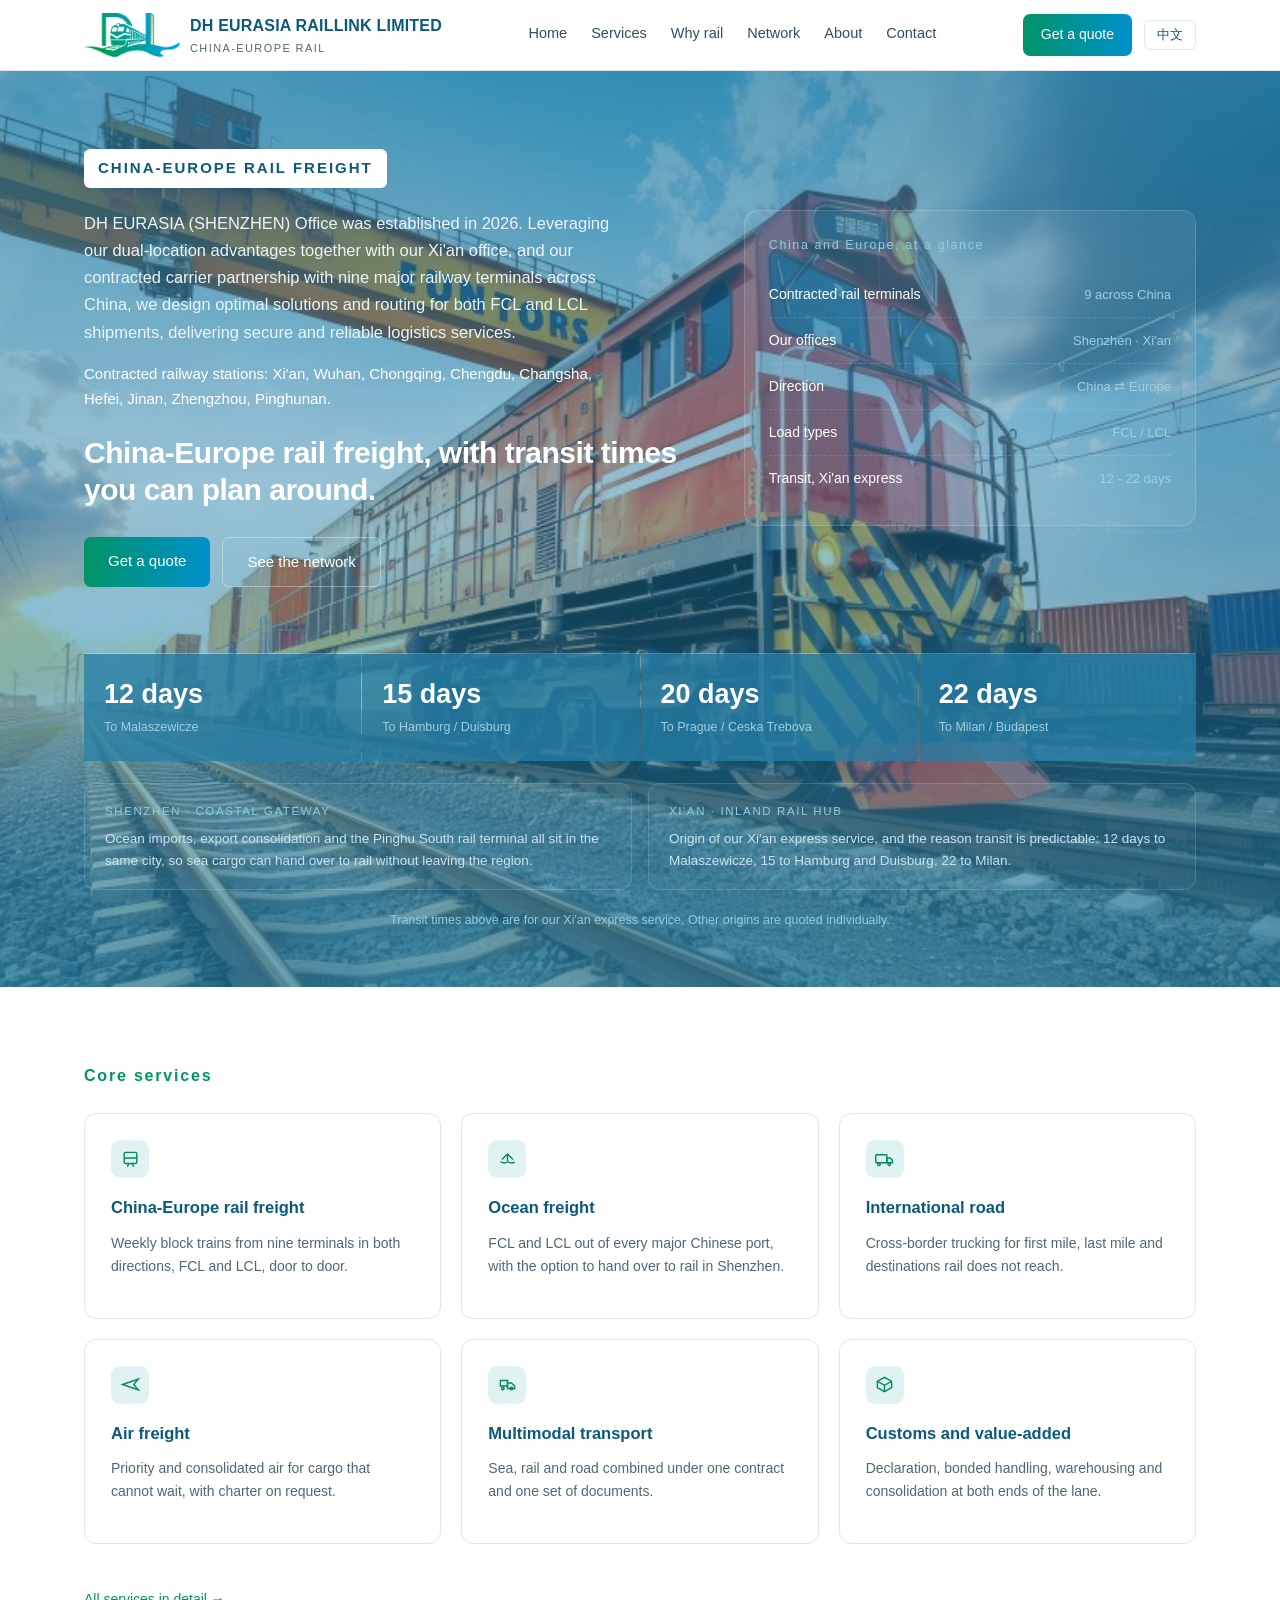
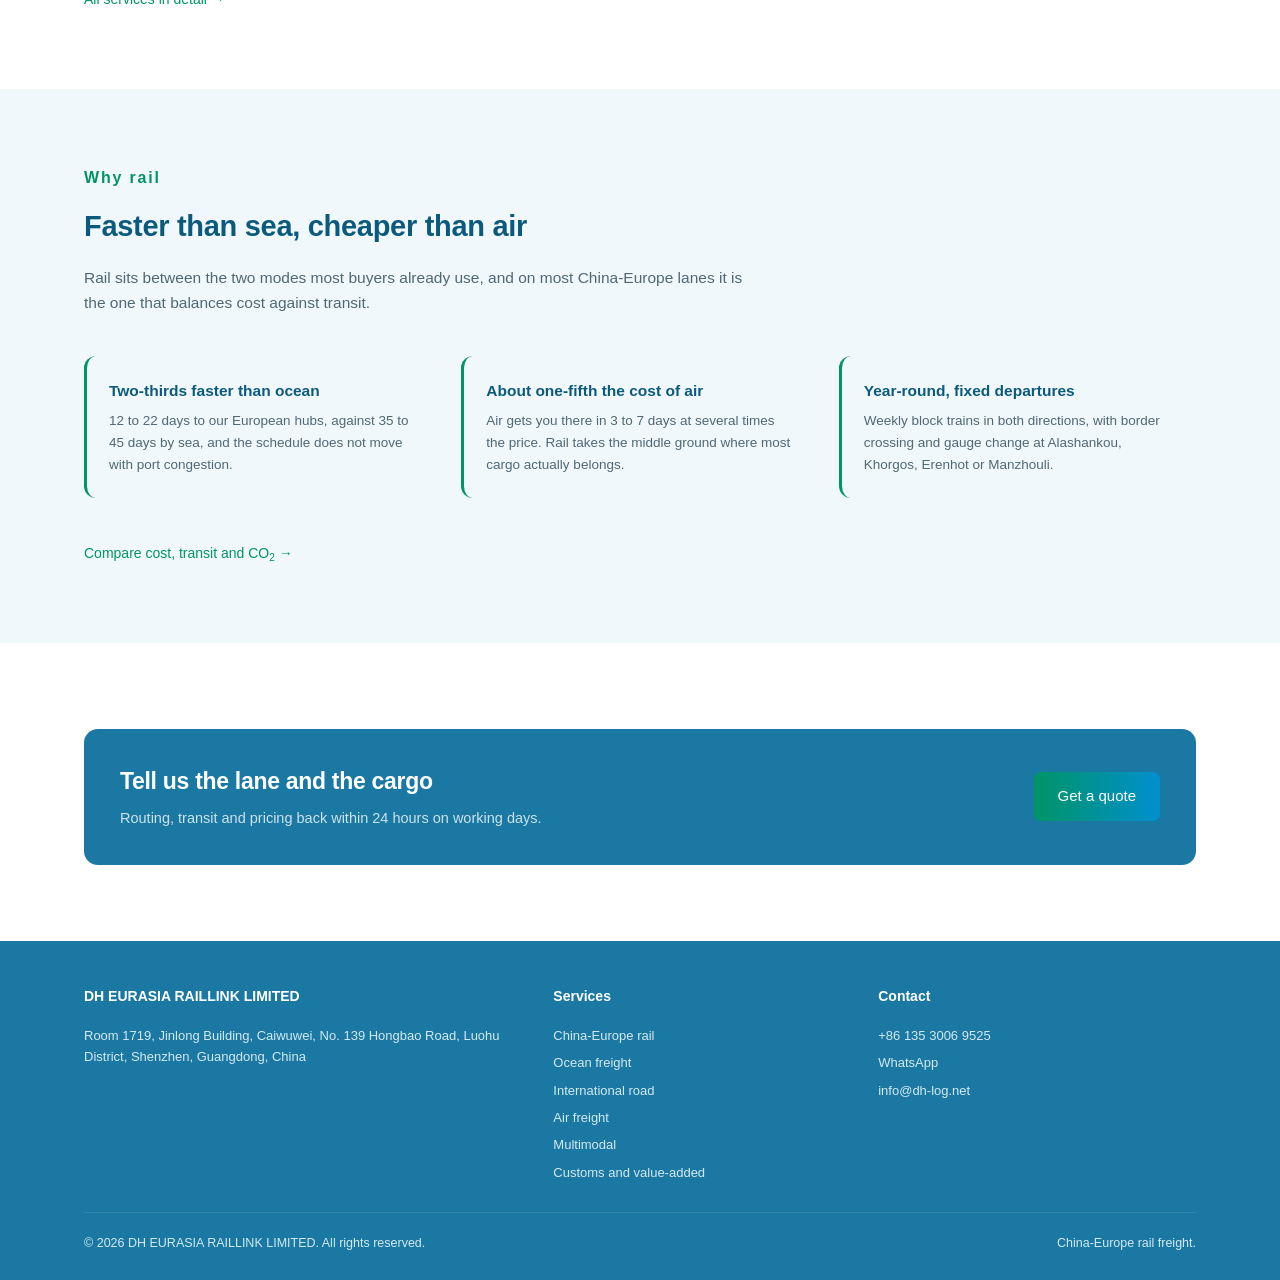
==== commit 624cb041: "fix: some issues" ====
--- a/index.html
+++ b/index.html
@@ -16,7 +16,7 @@
 <meta property="og:url" content="https://www.dh-log.net/">
 <meta property="og:image" content="https://www.dh-log.net/assets/og.png">
 <meta property="og:locale" content="en_GB">
-<meta name="theme-color" content="#0B5A7E">
+<meta name="theme-color" content="#1A78A2">
 <link rel="icon" type="image/svg+xml" href="data:image/svg+xml,%3Csvg xmlns='http://www.w3.org/2000/svg' viewBox='0 0 32 32'%3E%3Crect width='32' height='32' rx='7' fill='%23008C5C'/%3E%3Ctext x='16' y='21' font-family='Arial' font-size='13' font-weight='bold' fill='white' text-anchor='middle'%3EDH%3C/text%3E%3C/svg%3E">
 <link rel="icon" type="image/png" sizes="32x32" href="assets/favicon-32.png">
 <link rel="apple-touch-icon" href="assets/apple-touch-icon.png">
@@ -30,8 +30,8 @@
       <div class="menu" id="menu">
       <a href="index.html" class="active">Home</a>
       <a href="services.html">Services</a>
+      <a href="why-rail.html">Why rail</a>
       <a href="network.html">Network</a>
-      <a href="why-rail.html">Why rail</a>
       <a href="about.html">About</a>
       <a href="contact.html">Contact</a>
       </div>
@@ -48,9 +48,10 @@
   <div class="wrap">
     <div class="hero-grid">
       <div>
-        <div class="eyebrow"><span>CHINA-EUROPE RAIL FREIGHT</span><span class="eb-sub">DH EURASIA RAILLINK LIMITED · SHENZHEN &amp; XI'AN</span></div>
-        <h1>China-Europe rail freight, with transit times you can plan around</h1>
-        <p class="lead">Founded in 2026 with offices in Shenzhen and Xi'an, we are a contracted carrier at nine Chinese rail terminals, from Xi'an and Wuhan to Changsha, Hefei, Jinan and Pinghu South. FCL and LCL both ways, 12 to 22 days on our Xi'an express.</p>
+        <div class="eyebrow eyebrow-hero">CHINA-EUROPE RAIL FREIGHT</div>
+        <p class="lead">DH EURASIA (SHENZHEN) Office was established in 2026. Leveraging our dual-location advantages together with our Xi'an office, and our contracted carrier partnership with nine major railway terminals across China, we design optimal solutions and routing for both FCL and LCL shipments, delivering secure and reliable logistics services.</p>
+        <p class="lead lead-stations">Contracted railway stations: Xi'an, Wuhan, Chongqing, Chengdu, Changsha, Hefei, Jinan, Zhengzhou, Pinghunan.</p>
+        <h1 class="hero-tag">China-Europe rail freight, with transit times you can plan around.</h1>
         <div class="hero-btns">
           <a href="contact.html" class="btn-primary">Get a quote</a>
           <a href="network.html" class="btn-ghost">See the network</a>
@@ -66,18 +67,10 @@
       </div>
     </div>
     <div class="stats">
-      <div class="stat"><b>12</b><span>Days to Malaszewicze</span></div>
-      <div class="stat"><b>15</b><span>Days to Hamburg / Duisburg</span></div>
-      <div class="stat"><b>20</b><span>Days to Prague / Ceska Trebova</span></div>
-      <div class="stat"><b>22</b><span>Days to Milan / Budapest</span></div>
-    </div>
-    <div class="factband">
-      <div class="fact"><b>9</b><span>Contracted rail terminals</span></div>
-      <div class="fact"><b>2</b><span>Offices, Shenzhen and Xi'an</span></div>
-      <div class="fact"><b>FCL / LCL</b><span>Both directions</span></div>
-      <div class="fact"><b>2026</b><span>Established</span></div>
-      <div class="fact"><b>Port + rail</b><span>One through contract</span></div>
-      <div class="fact"><b>Weekly</b><span>Scheduled departures</span></div>
+      <div class="stat"><b>12 days</b><span>To Malaszewicze</span></div>
+      <div class="stat"><b>15 days</b><span>To Hamburg / Duisburg</span></div>
+      <div class="stat"><b>20 days</b><span>To Prague / Ceska Trebova</span></div>
+      <div class="stat"><b>22 days</b><span>To Milan / Budapest</span></div>
     </div>
     <div class="hubgrid">
       <div class="hub">
@@ -95,9 +88,7 @@
 
 <section id="services" class="anchor">
   <div class="wrap">
-    <div class="eyebrow-2">Core services</div>
-    <h2>Six ways we move your cargo</h2>
-    <p class="sec-lead">Rail is the trunk line. Ocean, road, air and multimodal sit around it, so you can hand us a whole door-to-door move instead of just a train leg.</p>
+    <div class="eyebrow-2 eyebrow-solo">Core services</div>
     <div class="cards">
       <div class="card"><div class="ic"><svg width="19" height="19" viewBox="0 0 24 24" fill="none" stroke="#008C5C" stroke-width="1.8"><rect x="4" y="3" width="16" height="14" rx="2"/><path d="M4 10h16M8 21l2-4M16 21l-2-4"/></svg></div><h3><a href="services.html#rail">China-Europe rail freight</a></h3><p>Weekly block trains from nine terminals in both directions, FCL and LCL, door to door.</p></div>
       <div class="card"><div class="ic"><svg width="19" height="19" viewBox="0 0 24 24" fill="none" stroke="#008C5C" stroke-width="1.8"><path d="M3 15c2 0 3 1.5 5 1.5S10 15 12 15s3 1.5 5 1.5S21 15 21 15"/><path d="M5 12l7-7 7 7"/><path d="M12 5v9"/></svg></div><h3><a href="services.html#ocean">Ocean freight</a></h3><p>FCL and LCL out of every major Chinese port, with the option to hand over to rail in Shenzhen.</p></div>
@@ -120,7 +111,7 @@
       <div class="corr"><h4>About one-fifth the cost of air</h4><p>Air gets you there in 3 to 7 days at several times the price. Rail takes the middle ground where most cargo actually belongs.</p></div>
       <div class="corr"><h4>Year-round, fixed departures</h4><p>Weekly block trains in both directions, with border crossing and gauge change at Alashankou, Khorgos, Erenhot or Manzhouli.</p></div>
     </div>
-    <p style="margin-top:28px"><a class="linkmore" href="why-rail.html">Compare cost, transit and CO2 &rarr;</a></p>
+    <p style="margin-top:28px"><a class="linkmore" href="why-rail.html">Compare cost, transit and CO<sub>2</sub> &rarr;</a></p>
   </div>
 </section>
 
--- a/assets/site.css
+++ b/assets/site.css
@@ -1,6 +1,6 @@
 :root{
   /* palette taken from the logo: green #009D6B -> teal #00A1B1 -> blue #00A2E9 */
-  --navy:#0B5A7E; --navy-2:#11709A; --ink:#0E2433; --muted:#4E6876;
+  --navy:#0B5A7E; --navy-2:#11709A; --band:#1A78A2; --band-2:#2289B5; --ink:#0E2433; --muted:#4E6876;
   --line:#DAE8EF; --bg:#FFFFFF; --soft:#F1F8FB;
   --accent:#009466; --accent-2:#0090CF; --accent-soft:#E0F2F2; --green:#009D6B;
   --grad:linear-gradient(90deg,var(--accent) 0%,var(--accent-2) 100%);
@@ -37,11 +37,11 @@
 .slogan .stxt{font-size:19px;line-height:1.7;color:var(--navy);font-weight:600;letter-spacing:1px;max-width:840px;margin:0 auto}
 @media(max-width:600px){.slogan{padding:22px 0 20px}.slogan .stxt{font-size:16px}}
 
-.hero{background:linear-gradient(180deg,rgba(11,90,126,.82) 0%,rgba(11,90,126,.6) 45%,rgba(17,112,154,.8) 100%),url(hero-rail.jpg) center 60%/cover no-repeat;color:#fff;padding:78px 0 56px;position:relative;overflow:hidden}
+.hero{background:linear-gradient(180deg,rgba(26,120,162,.7) 0%,rgba(26,120,162,.45) 45%,rgba(34,137,181,.66) 100%),url(hero-rail.jpg) center 60%/cover no-repeat;color:#fff;padding:78px 0 56px;position:relative;overflow:hidden}
 .hero:before{content:"";position:absolute;right:-140px;top:-80px;width:540px;height:540px;
   border:1px solid rgba(255,255,255,.07);border-radius:50%}
 .hero-grid{display:grid;grid-template-columns:1.15fr .85fr;gap:48px;align-items:center;position:relative;z-index:2}
-.eyebrow{font-size:12.5px;letter-spacing:2.4px;color:#8CCFE0;margin-bottom:18px}
+.eyebrow{font-size:16px;letter-spacing:2px;color:#BFE6F2;margin-bottom:18px;font-weight:700}
 h1{font-size:40px;line-height:1.22;font-weight:600;margin-bottom:20px;letter-spacing:-.5px}
 .hero p.lead{font-size:16.5px;color:#CBE3EE;max-width:540px;margin-bottom:30px}
 .hero-btns{display:flex;gap:12px;flex-wrap:wrap}
@@ -59,7 +59,7 @@
 .rrow em{font-style:normal;color:#9DCFE0;font-size:13px;text-align:right}
 .stats{display:grid;grid-template-columns:repeat(4,1fr);gap:1px;background:rgba(255,255,255,.14);
   margin-top:66px;border-top:1px solid rgba(255,255,255,.14)}
-.stat{background:rgba(11,90,126,.82);padding:24px 20px}
+.stat{background:rgba(26,120,162,.72);padding:24px 20px}
 .stat b{display:block;font-size:27px;font-weight:600;color:#fff;line-height:1.2}
 .stat span{font-size:12.5px;color:#9DCFE0;display:block;margin-top:6px}
 .hero-note{text-align:center;color:#8CCFE0;font-size:12.5px;margin-top:20px}
@@ -79,7 +79,7 @@
 section{padding:76px 0}
 section.anchor{scroll-margin-top:70px}
 .soft{background:var(--soft)}
-.eyebrow-2{font-size:12.5px;letter-spacing:2.2px;color:var(--accent);margin-bottom:12px;font-weight:500}
+.eyebrow-2{font-size:16px;letter-spacing:1.8px;color:var(--accent);margin-bottom:12px;font-weight:700}
 h2{font-size:29px;font-weight:600;letter-spacing:-.3px;margin-bottom:14px;color:var(--navy)}
 .sec-lead{color:var(--muted);font-size:15.5px;max-width:680px;margin-bottom:40px}
 .sub-head{font-size:17px;font-weight:600;color:var(--navy);margin:42px 0 14px}
@@ -96,7 +96,7 @@
   border-radius:50%;background:var(--accent)}
 
 table{width:100%;border-collapse:collapse;font-size:14.5px;margin-bottom:26px}
-th{background:var(--navy);color:#fff;text-align:left;padding:13px 16px;font-weight:500;font-size:13.5px}
+th{background:var(--band);color:#fff;text-align:left;padding:13px 16px;font-weight:500;font-size:13.5px}
 td{padding:13px 16px;border-bottom:1px solid var(--line);color:var(--muted)}
 tbody tr:nth-child(even){background:var(--soft)}
 tbody tr:first-child td{color:var(--ink);font-weight:500}
@@ -113,8 +113,8 @@
 .corr p{font-size:13.5px;color:var(--muted)}
 
 .green-sec{background:#EDF7F3}
-.green-sec .panel{background:var(--navy);color:#fff;border-radius:12px;padding:28px}
-.green-sec .panel h3{font-size:17px;font-weight:600;margin-bottom:10px}
+.green-sec .panel{background:var(--band);color:#fff;border-radius:12px;padding:28px}
+.green-sec .panel h3{font-size:17px;font-weight:600;margin-bottom:10px;color:#fff}
 .green-sec .panel p{font-size:14px;color:#B8D9E8;margin-bottom:16px}
 .gpanel ul li{font-size:13.5px;color:#D3E7F0;padding:7px 0 7px 18px;position:relative}
 .gpanel ul li:before{content:"";position:absolute;left:0;top:14px;width:6px;height:6px;
@@ -152,6 +152,10 @@
 
 .contact{display:grid;grid-template-columns:1fr 1fr;gap:44px}
 .contact dl{display:grid;grid-template-columns:repeat(2,minmax(0,1fr));gap:10px 20px;font-size:14.5px}
+.contact dl.clist{display:block;margin-top:18px;border-top:1px solid var(--line)}
+.contact dl.clist>div{padding:16px 0;border-bottom:1px solid var(--line)}
+.contact dl.clist dt{font-size:12px;letter-spacing:1.2px;text-transform:uppercase;font-weight:600;color:var(--accent);margin-bottom:5px}
+.contact dl.clist dd{line-height:1.6}
 .contact dt{color:var(--muted)}
 .contact dd{color:var(--ink)}
 .contact dd a{color:var(--accent)}
@@ -159,7 +163,7 @@
 .info-box h4{font-size:15px;font-weight:600;color:var(--navy);margin-bottom:14px}
 .info-box p{font-size:14px;color:var(--muted);margin-bottom:8px}
 
-footer{background:var(--navy);color:#9DCFE0;padding:44px 0 26px;font-size:13.5px}
+footer{background:var(--band);color:#D3EAF4;padding:44px 0 26px;font-size:13.5px}
 footer .fgrid{display:grid;grid-template-columns:1.4fr 1fr 1fr;gap:36px;padding-bottom:26px;border-bottom:1px solid rgba(255,255,255,.1)}
 footer h5{color:#fff;font-size:14px;font-weight:600;margin-bottom:14px}
 footer p,footer li{font-size:13px;padding:3px 0}
@@ -192,13 +196,13 @@
 
 /* ---- multi-page additions ---- */
 .nav a.active{color:var(--accent);border-color:var(--accent)}
-.pagehero{background:linear-gradient(180deg,var(--navy) 0%,var(--navy-2) 100%);color:#fff;
+.pagehero{background:linear-gradient(180deg,var(--band) 0%,var(--band-2) 100%);color:#fff;
   padding:58px 0 54px;position:relative;overflow:hidden}
 .pagehero:before{content:"";position:absolute;right:-160px;top:-120px;width:520px;height:520px;
   border:1px solid rgba(255,255,255,.07);border-radius:50%}
 .pagehero .wrap{position:relative;z-index:2}
-.ph-services{background:linear-gradient(90deg,rgba(11,90,126,.9) 0%,rgba(11,90,126,.72) 55%,rgba(17,112,154,.4) 100%),url(bg-services.jpg) center/cover no-repeat}
-.ph-network{background:linear-gradient(90deg,rgba(11,90,126,.9) 0%,rgba(11,90,126,.72) 55%,rgba(17,112,154,.4) 100%),url(bg-network.jpg) center 70%/cover no-repeat}
+.ph-services{background:linear-gradient(90deg,rgba(26,120,162,.84) 0%,rgba(26,120,162,.62) 55%,rgba(34,137,181,.3) 100%),url(bg-services.jpg) center/cover no-repeat}
+.ph-network{background:linear-gradient(90deg,rgba(26,120,162,.84) 0%,rgba(26,120,162,.62) 55%,rgba(34,137,181,.3) 100%),url(bg-network.jpg) center 70%/cover no-repeat}
 .pagehero h1{font-size:34px;max-width:820px;margin-bottom:16px}
 .pagehero p{font-size:16px;color:#CBE3EE;max-width:660px}
 .bc{font-size:12.5px;color:#8CCFE0;margin-bottom:18px;letter-spacing:.3px}
@@ -218,7 +222,7 @@
 .linkmore{color:var(--accent);font-size:14px;font-weight:500;display:inline-block;margin-top:16px}
 .linkmore:hover{text-decoration:underline}
 
-.ctaband{background:var(--navy);border-radius:14px;padding:34px 36px;display:flex;
+.ctaband{background:var(--band);border-radius:14px;padding:34px 36px;display:flex;
   justify-content:space-between;align-items:center;gap:26px;flex-wrap:wrap;margin-top:10px}
 .ctaband h2{color:#fff;font-size:23px;margin:0}
 .ctaband p{color:#CBE3EE;font-size:14.5px;margin-top:6px}
@@ -263,3 +267,25 @@
 }
 .svcrow{scroll-margin-top:88px}
 @media(max-width:400px){.logo{font-size:11.5px;gap:6px}.logomark{height:24px}}
+
+/* ---- round 2 ---- */
+.eyebrow-hero{display:inline-block;background:#fff;color:var(--navy);font-size:15px;letter-spacing:2px;padding:7px 14px;border-radius:6px;margin-bottom:22px}
+.hero p.lead{color:#EAF5FA}
+.hero p.lead-stations{font-size:15px;margin-top:-14px;margin-bottom:24px;color:#fff;font-weight:500}
+.hero h1.hero-tag{font-size:30px;margin-bottom:28px}
+.eyebrow-solo{margin-bottom:24px}
+.eyebrow-main{font-size:21px;letter-spacing:1.4px;font-weight:800}
+h2.h2-sub{font-size:21px;line-height:1.4}
+h1.eyebrow{font-size:18px;line-height:1.5;letter-spacing:2px;font-weight:700;max-width:none;margin-bottom:16px}
+.ph-network h1{font-size:24px;color:rgba(255,255,255,.82);margin-bottom:12px}
+.ph-network p{font-size:14.5px;color:rgba(203,227,238,.82)}
+.logowrap.logo-plain{background:none;border:0;border-radius:0;padding:0}
+sub{font-size:.72em;line-height:0;vertical-align:-.25em}
+@media(max-width:640px){
+  .hero h1.hero-tag{font-size:24px}
+  .eyebrow-hero{font-size:13px}
+  .eyebrow,.eyebrow-2{font-size:14px;letter-spacing:1.5px}
+  h1.eyebrow{font-size:16px}
+  .eyebrow-main{font-size:18px}
+  .ph-network h1{font-size:20px}
+}
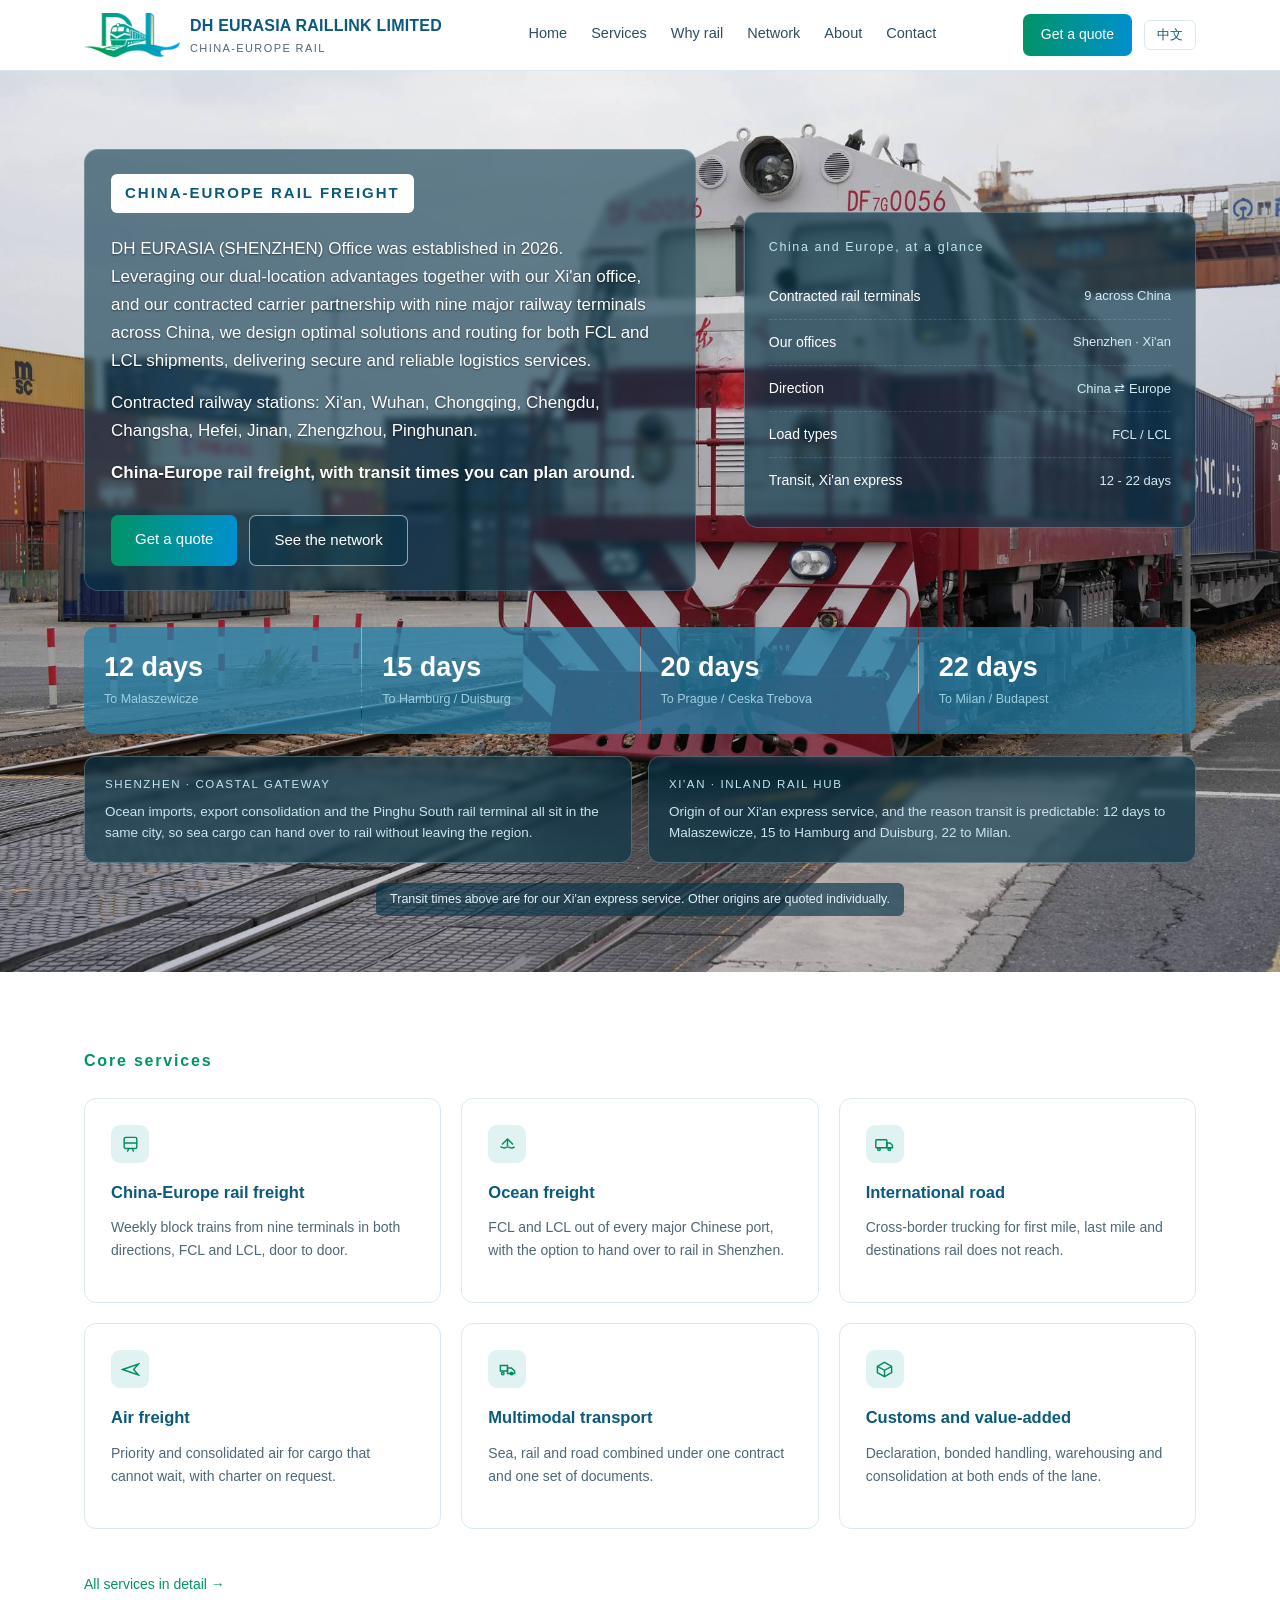
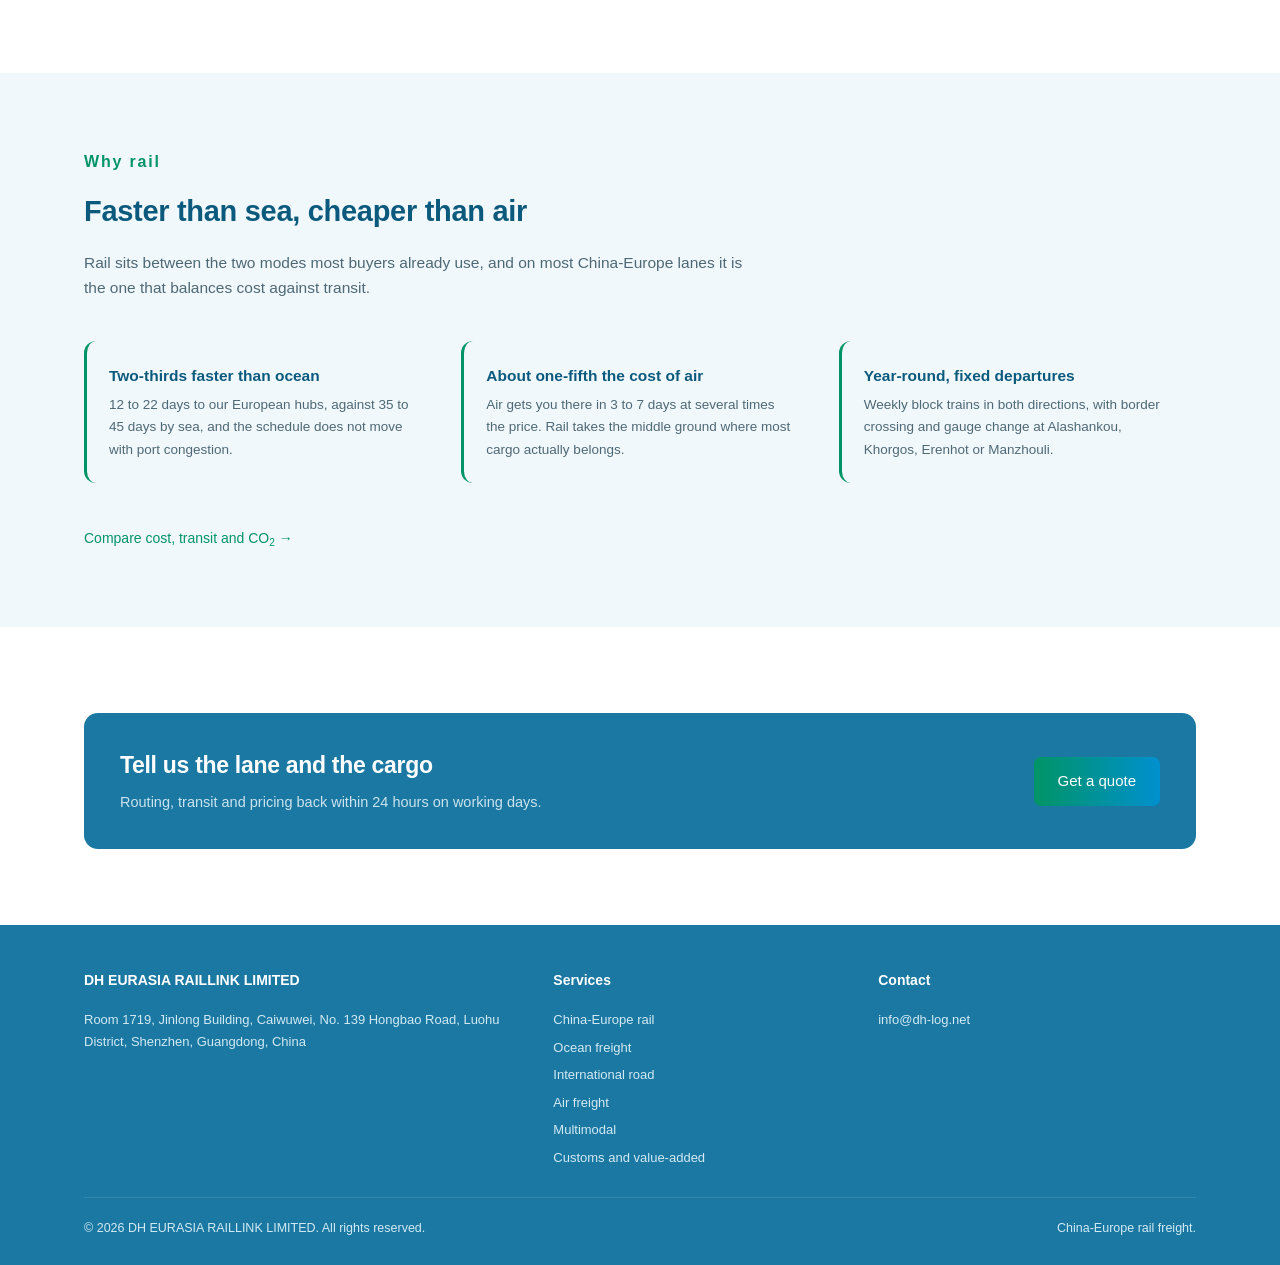
==== commit 8c80148f: "fix: some issues" ====
--- a/index.html
+++ b/index.html
@@ -20,6 +20,8 @@
 <link rel="icon" type="image/svg+xml" href="data:image/svg+xml,%3Csvg xmlns='http://www.w3.org/2000/svg' viewBox='0 0 32 32'%3E%3Crect width='32' height='32' rx='7' fill='%23008C5C'/%3E%3Ctext x='16' y='21' font-family='Arial' font-size='13' font-weight='bold' fill='white' text-anchor='middle'%3EDH%3C/text%3E%3C/svg%3E">
 <link rel="icon" type="image/png" sizes="32x32" href="assets/favicon-32.png">
 <link rel="apple-touch-icon" href="assets/apple-touch-icon.png">
+<link rel="preload" as="image" href="assets/hero-rail.jpg" media="(min-width:641px)" fetchpriority="high">
+<link rel="preload" as="image" href="assets/hero-rail-m.jpg" media="(max-width:640px)" fetchpriority="high">
 <link rel="stylesheet" href="assets/site.css">
 </head>
 <body>
@@ -146,8 +148,6 @@
       </div>
       <div>
         <h5>Contact</h5>
-        <p><a href="tel:+8613530069525">+86 135 3006 9525</a></p>
-        <p><a href="https://wa.me/8613530069525" target="_blank" rel="noopener">WhatsApp</a></p>
         <p><a href="mailto:info@dh-log.net">info@dh-log.net</a></p>
       </div>
     </div>
--- a/assets/site.css
+++ b/assets/site.css
@@ -37,7 +37,7 @@
 .slogan .stxt{font-size:19px;line-height:1.7;color:var(--navy);font-weight:600;letter-spacing:1px;max-width:840px;margin:0 auto}
 @media(max-width:600px){.slogan{padding:22px 0 20px}.slogan .stxt{font-size:16px}}
 
-.hero{background:linear-gradient(180deg,rgba(26,120,162,.7) 0%,rgba(26,120,162,.45) 45%,rgba(34,137,181,.66) 100%),url(hero-rail.jpg) center 60%/cover no-repeat;color:#fff;padding:78px 0 56px;position:relative;overflow:hidden}
+.hero{background:url(hero-rail.jpg) center 60%/cover no-repeat;color:#fff;padding:78px 0 56px;position:relative;overflow:hidden}
 .hero:before{content:"";position:absolute;right:-140px;top:-80px;width:540px;height:540px;
   border:1px solid rgba(255,255,255,.07);border-radius:50%}
 .hero-grid{display:grid;grid-template-columns:1.15fr .85fr;gap:48px;align-items:center;position:relative;z-index:2}
@@ -58,7 +58,7 @@
 .rrow b{font-weight:500}
 .rrow em{font-style:normal;color:#9DCFE0;font-size:13px;text-align:right}
 .stats{display:grid;grid-template-columns:repeat(4,1fr);gap:1px;background:rgba(255,255,255,.14);
-  margin-top:66px;border-top:1px solid rgba(255,255,255,.14)}
+  margin-top:36px;border-top:1px solid rgba(255,255,255,.14)}
 .stat{background:rgba(26,120,162,.72);padding:24px 20px}
 .stat b{display:block;font-size:27px;font-weight:600;color:#fff;line-height:1.2}
 .stat span{font-size:12.5px;color:#9DCFE0;display:block;margin-top:6px}
@@ -270,22 +270,35 @@
 
 /* ---- round 2 ---- */
 .eyebrow-hero{display:inline-block;background:#fff;color:var(--navy);font-size:15px;letter-spacing:2px;padding:7px 14px;border-radius:6px;margin-bottom:22px}
-.hero p.lead{color:#EAF5FA}
-.hero p.lead-stations{font-size:15px;margin-top:-14px;margin-bottom:24px;color:#fff;font-weight:500}
-.hero h1.hero-tag{font-size:30px;margin-bottom:28px}
+.hero p.lead{color:#fff;font-size:17px;line-height:1.65}
+.hero p.lead,.hero h1.hero-tag{text-shadow:0 1px 3px rgba(0,0,0,.75),0 0 14px rgba(0,0,0,.45)}
+.hero p.lead-stations{margin-top:-16px;margin-bottom:14px}
+.hero h1.hero-tag{font-size:17px;line-height:1.65;font-weight:700;letter-spacing:0;max-width:540px;margin-bottom:28px}
 .eyebrow-solo{margin-bottom:24px}
 .eyebrow-main{font-size:21px;letter-spacing:1.4px;font-weight:800}
 h2.h2-sub{font-size:21px;line-height:1.4}
 h1.eyebrow{font-size:18px;line-height:1.5;letter-spacing:2px;font-weight:700;max-width:none;margin-bottom:16px}
 .ph-network h1{font-size:24px;color:rgba(255,255,255,.82);margin-bottom:12px}
 .ph-network p{font-size:14.5px;color:rgba(203,227,238,.82)}
-.logowrap.logo-plain{background:none;border:0;border-radius:0;padding:0}
+.logowrap.logo-plain{background:none;border:0;border-radius:0;padding:0;display:flex;justify-content:center;align-items:center;height:100%}
 sub{font-size:.72em;line-height:0;vertical-align:-.25em}
 @media(max-width:640px){
-  .hero h1.hero-tag{font-size:24px}
   .eyebrow-hero{font-size:13px}
   .eyebrow,.eyebrow-2{font-size:14px;letter-spacing:1.5px}
   h1.eyebrow{font-size:16px}
   .eyebrow-main{font-size:18px}
   .ph-network h1{font-size:20px}
 }
+/* hero has no tint over the photo, so the cards on it carry their own dark background */
+.hero .route-card,.hero .hub{background:rgba(8,52,74,.66);border-color:rgba(255,255,255,.22);-webkit-backdrop-filter:blur(3px);backdrop-filter:blur(3px)}
+.hero .route-card h4,.hero .hub h5{color:#BFE6F2}
+.hero .rrow em{color:#D3EAF4}
+.hero .btn-ghost{background:rgba(8,52,74,.55);border-color:rgba(255,255,255,.55)}
+.hero .btn-ghost:hover{background:rgba(8,52,74,.75)}
+.hero-note{display:table;margin:20px auto 0;padding:6px 14px;border-radius:6px;background:rgba(8,52,74,.66);color:#E3F2F8}
+.hero-grid>div:first-child{background:rgba(8,52,74,.6);border:1px solid rgba(255,255,255,.18);border-radius:14px;padding:24px 26px;-webkit-backdrop-filter:blur(3px);backdrop-filter:blur(3px)}
+.hero p.lead,.hero h1.hero-tag{text-shadow:0 1px 2px rgba(0,0,0,.5)}
+@media(max-width:640px){.hero-grid>div:first-child{padding:20px 18px}}
+/* round the outer corners of the stats row: first and last stat on desktop, top and bottom when stacked on phones */
+.stats{border-radius:12px;overflow:hidden;border-top:0}
+@media(max-width:640px){.hero{background-image:url(hero-rail-m.jpg)}}
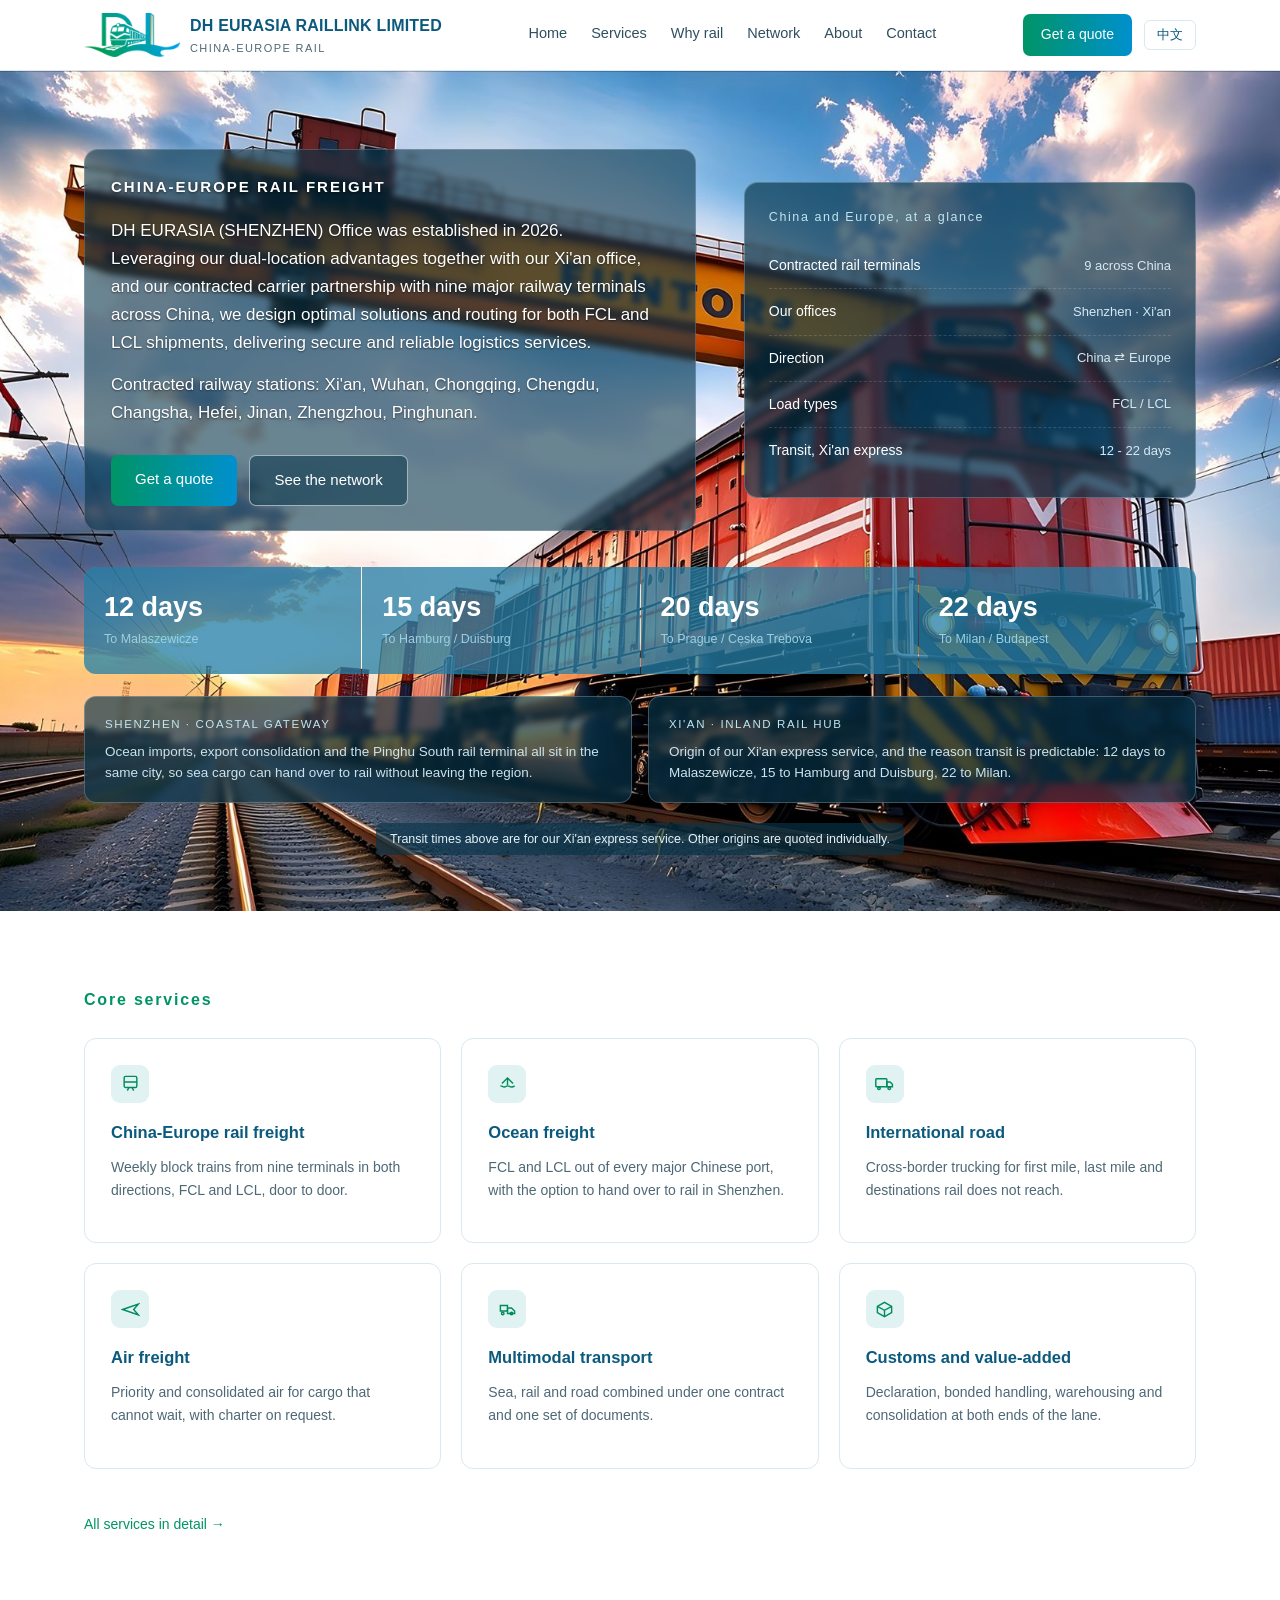
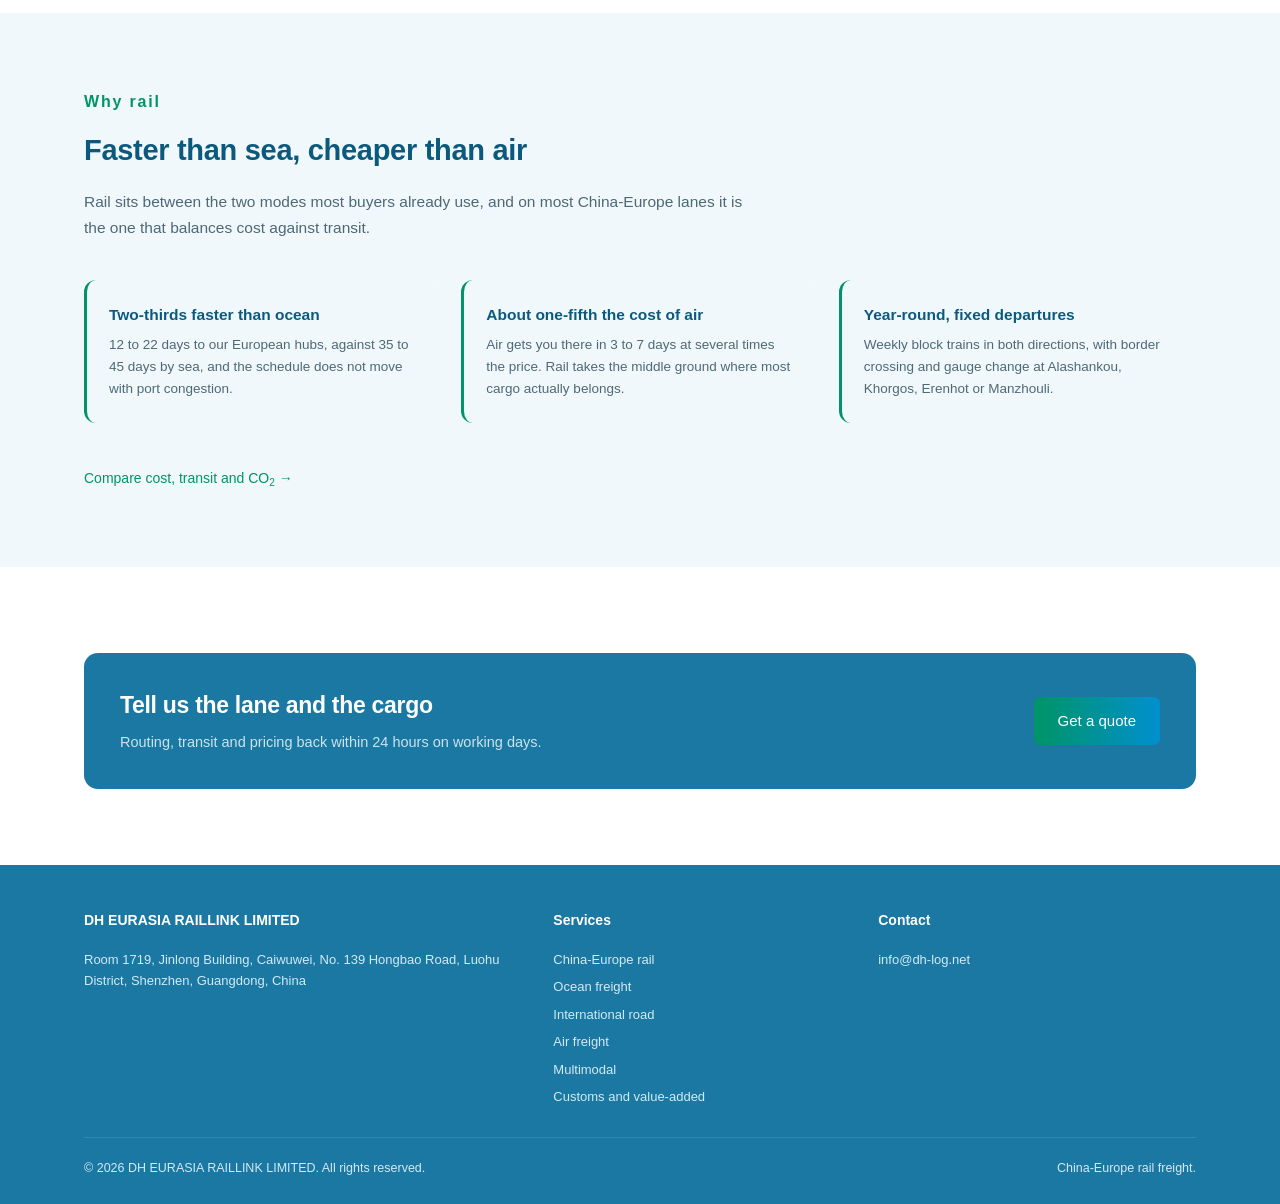
==== commit dc76f269: "fix: some issues" ====
--- a/index.html
+++ b/index.html
@@ -20,8 +20,7 @@
 <link rel="icon" type="image/svg+xml" href="data:image/svg+xml,%3Csvg xmlns='http://www.w3.org/2000/svg' viewBox='0 0 32 32'%3E%3Crect width='32' height='32' rx='7' fill='%23008C5C'/%3E%3Ctext x='16' y='21' font-family='Arial' font-size='13' font-weight='bold' fill='white' text-anchor='middle'%3EDH%3C/text%3E%3C/svg%3E">
 <link rel="icon" type="image/png" sizes="32x32" href="assets/favicon-32.png">
 <link rel="apple-touch-icon" href="assets/apple-touch-icon.png">
-<link rel="preload" as="image" href="assets/hero-rail.jpg" media="(min-width:641px)" fetchpriority="high">
-<link rel="preload" as="image" href="assets/hero-rail-m.jpg" media="(max-width:640px)" fetchpriority="high">
+<link rel="preload" as="image" href="assets/home.jpg" fetchpriority="high">
 <link rel="stylesheet" href="assets/site.css">
 </head>
 <body>
@@ -47,13 +46,13 @@
 </header>
 
 <section class="hero" id="top">
+  <div class="hero-m"><div class="wrap"><div class="eyebrow eyebrow-hero">CHINA-EUROPE RAIL FREIGHT</div></div></div>
   <div class="wrap">
     <div class="hero-grid">
       <div>
-        <div class="eyebrow eyebrow-hero">CHINA-EUROPE RAIL FREIGHT</div>
+        <h1 class="eyebrow eyebrow-hero">CHINA-EUROPE RAIL FREIGHT</h1>
         <p class="lead">DH EURASIA (SHENZHEN) Office was established in 2026. Leveraging our dual-location advantages together with our Xi'an office, and our contracted carrier partnership with nine major railway terminals across China, we design optimal solutions and routing for both FCL and LCL shipments, delivering secure and reliable logistics services.</p>
         <p class="lead lead-stations">Contracted railway stations: Xi'an, Wuhan, Chongqing, Chengdu, Changsha, Hefei, Jinan, Zhengzhou, Pinghunan.</p>
-        <h1 class="hero-tag">China-Europe rail freight, with transit times you can plan around.</h1>
         <div class="hero-btns">
           <a href="contact.html" class="btn-primary">Get a quote</a>
           <a href="network.html" class="btn-ghost">See the network</a>
--- a/assets/site.css
+++ b/assets/site.css
@@ -37,7 +37,8 @@
 .slogan .stxt{font-size:19px;line-height:1.7;color:var(--navy);font-weight:600;letter-spacing:1px;max-width:840px;margin:0 auto}
 @media(max-width:600px){.slogan{padding:22px 0 20px}.slogan .stxt{font-size:16px}}
 
-.hero{background:url(hero-rail.jpg) center 60%/cover no-repeat;color:#fff;padding:78px 0 56px;position:relative;overflow:hidden}
+.hero{background:url(home.jpg) center 60%/cover no-repeat;color:#fff;padding:78px 0 56px;position:relative;overflow:hidden}
+.hero-m{display:none}
 .hero:before{content:"";position:absolute;right:-140px;top:-80px;width:540px;height:540px;
   border:1px solid rgba(255,255,255,.07);border-radius:50%}
 .hero-grid{display:grid;grid-template-columns:1.15fr .85fr;gap:48px;align-items:center;position:relative;z-index:2}
@@ -201,8 +202,8 @@
 .pagehero:before{content:"";position:absolute;right:-160px;top:-120px;width:520px;height:520px;
   border:1px solid rgba(255,255,255,.07);border-radius:50%}
 .pagehero .wrap{position:relative;z-index:2}
-.ph-services{background:linear-gradient(90deg,rgba(26,120,162,.84) 0%,rgba(26,120,162,.62) 55%,rgba(34,137,181,.3) 100%),url(bg-services.jpg) center/cover no-repeat}
-.ph-network{background:linear-gradient(90deg,rgba(26,120,162,.84) 0%,rgba(26,120,162,.62) 55%,rgba(34,137,181,.3) 100%),url(bg-network.jpg) center 70%/cover no-repeat}
+.ph-services{background:url(bg-services.jpg) center/cover no-repeat}
+.ph-network{background:url(bg-network.jpg) center 70%/cover no-repeat}
 .pagehero h1{font-size:34px;max-width:820px;margin-bottom:16px}
 .pagehero p{font-size:16px;color:#CBE3EE;max-width:660px}
 .bc{font-size:12.5px;color:#8CCFE0;margin-bottom:18px;letter-spacing:.3px}
@@ -301,4 +302,53 @@
 @media(max-width:640px){.hero-grid>div:first-child{padding:20px 18px}}
 /* round the outer corners of the stats row: first and last stat on desktop, top and bottom when stacked on phones */
 .stats{border-radius:12px;overflow:hidden;border-top:0}
-@media(max-width:640px){.hero{background-image:url(hero-rail-m.jpg)}}
+@media(max-width:640px){
+  /* photo sits in a short banner like the services/network page heroes, so the
+     whole picture shows instead of being cropped behind the tall hero content */
+  .hero{background-image:none;color:var(--ink);padding:0 0 44px}
+  .hero:before{display:none}
+  .hero-m{display:block;background:url(home-m.jpg) center 60%/cover no-repeat;padding:58px 0 50px;margin-bottom:26px}
+  .hero-grid .eyebrow-hero{display:none}
+  .hero-m .eyebrow-hero{margin-bottom:0}
+  .hero p.lead{color:var(--muted);font-size:15.5px;margin-bottom:16px}
+  .hero p.lead-stations{margin-top:0;margin-bottom:18px}
+  .hero h1.hero-tag{color:var(--band);font-size:20px;line-height:1.4;margin-bottom:22px}
+  .hero p.lead,.hero h1.hero-tag{text-shadow:none}
+  .hero .route-card{background:var(--soft);border:1px solid var(--line);-webkit-backdrop-filter:none;backdrop-filter:none}
+  .hero .route-card h4{color:var(--band)}
+  .hero .rrow{border-bottom-color:var(--line)}
+  .hero .rrow em{color:var(--accent)}
+  .hero .btn-ghost{background:transparent;border-color:var(--band);color:var(--band)}
+  .hero .btn-ghost:hover{background:var(--soft)}
+  .hero .stats{grid-template-columns:1fr 1fr;background:var(--line);border:1px solid var(--line);margin-top:26px}
+  .hero .stat{background:var(--soft);padding:14px 16px}
+  .hero .stat b{color:var(--band);font-size:22px}
+  .hero .stat span{font-size:12px;line-height:1.4}
+  .hero .stat span{color:var(--muted)}
+  .hero .hub{background:#fff;border:1px solid var(--line);-webkit-backdrop-filter:none;backdrop-filter:none}
+  .hero .hub h5{color:var(--accent)}
+  .hero .hub p{color:var(--muted)}
+  .hero-note{display:block;text-align:left;background:var(--accent-soft);color:var(--muted);border-left:3px solid var(--accent);border-radius:0 6px 6px 0;padding:10px 14px;margin-top:16px;font-size:12.5px;line-height:1.5}
+  .hero-grid>div:first-child{background:none;border:0;border-radius:0;padding:0;-webkit-backdrop-filter:none;backdrop-filter:none}
+}
+
+/* ---- round 4 ---- */
+/* home eyebrow sits straight on the photo: no white pill, white bold text */
+.hero .eyebrow-hero{background:none;color:#fff;font-size:15px;line-height:1.5;letter-spacing:2px;font-weight:800;padding:0;border-radius:0;margin-bottom:18px;text-shadow:0 1px 3px rgba(0,0,0,.6)}
+.hero p.lead-stations{margin-bottom:28px}
+/* page heroes show the photo untinted, like the home hero, with the text on its own dark box */
+.ph-why{background:url(why-rail.jpg) center 72%/cover no-repeat}
+.ph-about{background:url(about.jpg) center 42%/cover no-repeat}
+.ph-contact{background:url(contact.jpg) center 60%/cover no-repeat}
+.ph-box{display:inline-block;max-width:760px;background:rgba(8,52,74,.6);border:1px solid rgba(255,255,255,.18);border-radius:14px;padding:24px 28px;-webkit-backdrop-filter:blur(3px);backdrop-filter:blur(3px)}
+.ph-box h1,.ph-box p{text-shadow:0 1px 2px rgba(0,0,0,.5)}
+.ph-box>:last-child{margin-bottom:0}
+.ph-box .eyebrow{color:#BFE6F2}
+/* "vs" set apart from RAIL / SEA / AIR */
+.vs{font-family:Georgia,"Times New Roman",serif;font-style:italic;font-weight:400;font-size:1.2em;letter-spacing:.5px;color:#8CCFE0;margin:0 3px}
+@media(max-width:640px){
+  .hero .eyebrow-hero{font-size:14px;text-shadow:0 1px 3px rgba(0,0,0,.8),0 0 12px rgba(0,0,0,.5)}
+  .hero-m .eyebrow-hero{margin-bottom:0}
+  .hero p.lead-stations{margin-bottom:22px}
+  .ph-box{display:block;padding:20px 18px}
+}
